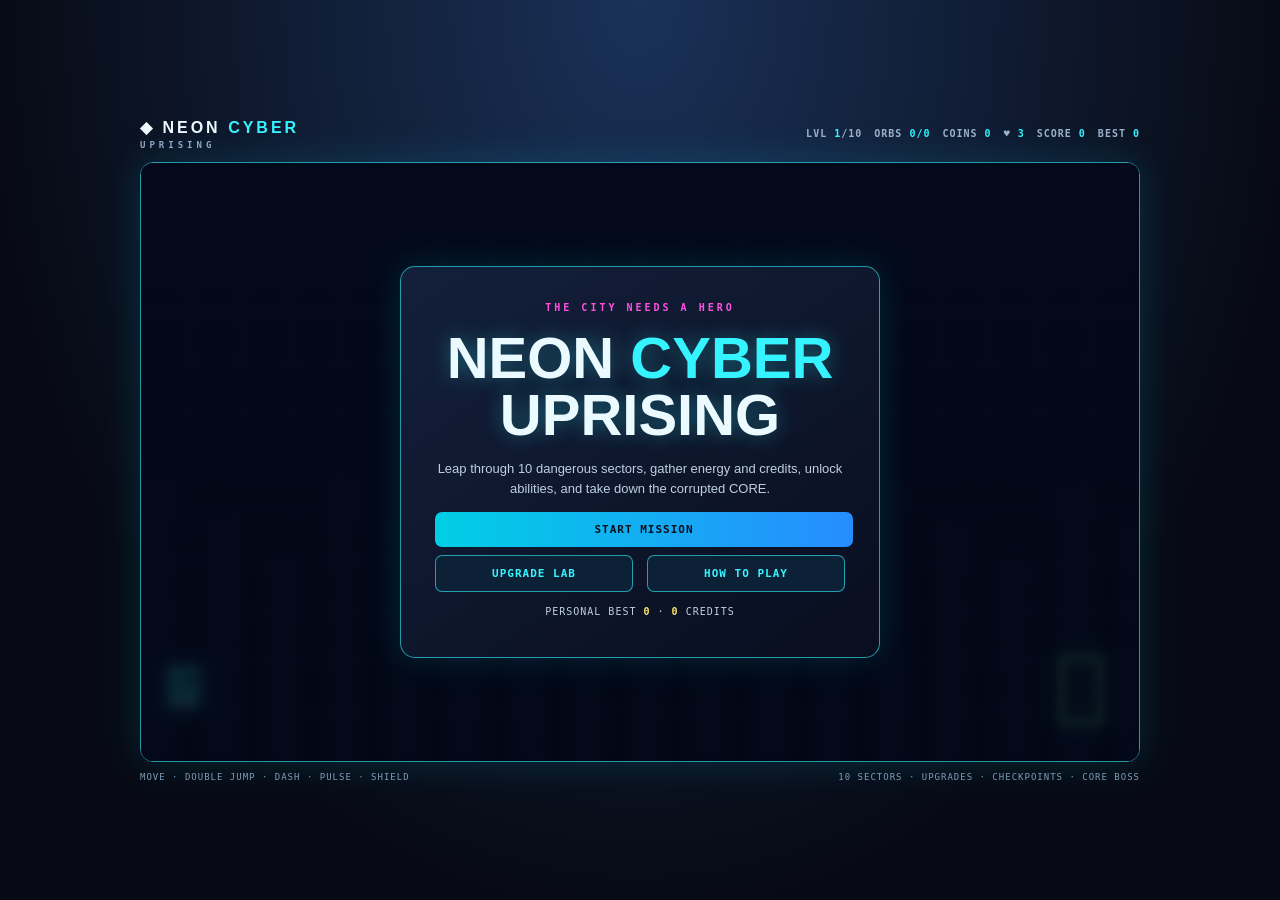
==== index.html @ 9d6c99b2 "Add files via upload" ====
<!doctype html>
<html lang="en">
<head>
<meta charset="utf-8">
<meta name="viewport" content="width=device-width,initial-scale=1,maximum-scale=1,user-scalable=no">
<meta name="theme-color" content="#070b18">
<meta name="description" content="Neon Cyber Platformer — collect energy, unlock upgrades, and save Cyber City.">
<title>Neon Cyber: Uprising</title>
<link rel="stylesheet" href="style.css">
</head>
<body>
<main class="shell">
  <header>
    <div class="brand">◆ NEON <b>CYBER</b><small>UPRISING</small></div>
    <div class="hud">
      <span>LVL <b id="levelValue">1</b>/10</span>
      <span>ORBS <b id="orbValue">0/0</b></span>
      <span>COINS <b id="coinValue">0</b></span>
      <span>♥ <b id="livesValue">3</b></span>
      <span>SCORE <b id="scoreValue">0</b></span>
      <span>BEST <b id="bestValue">0</b></span>
    </div>
  </header>
  <section class="stage">
    <canvas id="gameCanvas" width="900" height="540" aria-label="Neon Cyber Uprising platform game"></canvas>
    <section id="menuScreen" class="overlay">
      <div class="panel hero">
        <small>THE CITY NEEDS A HERO</small>
        <h1>NEON <em>CYBER</em><br>UPRISING</h1>
        <p>Leap through 10 dangerous sectors, gather energy and credits, unlock abilities, and take down the corrupted CORE.</p>
        <button id="playBtn" class="primary">START MISSION</button>
        <div class="button-row"><button id="shopBtn">UPGRADE LAB</button><button id="howBtn">HOW TO PLAY</button></div>
        <p class="bestline">PERSONAL BEST <b id="menuBest">0</b> <span>·</span> <b id="menuCoins">0</b> CREDITS</p>
      </div>
    </section>
    <section id="pauseScreen" class="overlay hidden"><div class="panel">
      <small>MISSION SUSPENDED</small><h2>PAUSED</h2>
      <button id="resumeBtn" class="primary">RESUME</button>
      <div class="button-row"><button id="restartBtn">RESTART SECTOR</button><button id="quitBtn">MAIN MENU</button></div>
    </div></section>
    <section id="infoScreen" class="overlay hidden"><div class="panel">
      <small>FIELD MANUAL</small><h2>HOW TO PLAY</h2>
      <p class="left"><b>Move:</b> A/D or ←/→<br><b>Jump:</b> W / ↑ / SPACE (double jump!)<br><b>Dash:</b> SHIFT (uses energy)<br><b>Pulse attack:</b> E (stuns nearby enemies; damages boss at close range)<br><b>Shield:</b> Q (temporary protection)<br><b>Pause:</b> P or ESC</p>
      <p class="left">Collect every orb to unlock the exit. Grab credits, activate checkpoints, and use the Upgrade Lab between runs. Touch controls are available on phones.</p>
      <button id="backBtn" class="primary">BACK</button>
    </div></section>
    <section id="shopScreen" class="overlay hidden"><div class="panel shop-panel">
      <small>NEON TECH DIVISION</small><h2>UPGRADE LAB</h2>
      <p>Credits: <b id="shopCoins">0</b> · Permanent upgrades are saved on this device.</p>
      <div id="shopItems" class="shop-items"></div>
      <div class="button-row"><button id="shopBackBtn" class="primary">BACK TO MENU</button><button id="resetSaveBtn">RESET SAVE</button></div>
    </div></section>
    <section id="endScreen" class="overlay hidden"><div class="panel">
      <small id="endEyebrow">SECTOR CLEARED</small><h2 id="endTitle">NICE WORK!</h2>
      <p id="endText"></p>
      <button id="nextBtn" class="primary">NEXT SECTOR</button>
      <button id="endMenuBtn">MAIN MENU</button>
    </div></section>
    <div class="touch">
      <button id="leftBtn" aria-label="Move left">◀</button><button id="rightBtn" aria-label="Move right">▶</button>
      <button id="dashBtn">DASH</button><button id="jumpBtn">JUMP</button><button id="attackBtn">PULSE</button><button id="shieldBtn">SHIELD</button><button id="pauseTouchBtn">Ⅱ</button>
    </div>
  </section>
  <footer><span>MOVE · DOUBLE JUMP · DASH · PULSE · SHIELD</span><span>10 SECTORS · UPGRADES · CHECKPOINTS · CORE BOSS</span></footer>
</main>
<script src="audio.js"></script><script src="particles.js"></script><script src="game.js"></script>
</body></html>
---- style.css ----
*{box-sizing:border-box}
:root{color-scheme:dark;--cyan:#35f4ff;--pink:#ff4fe1;--gold:#ffe66d}
body{margin:0;min-height:100vh;background:radial-gradient(ellipse at 50% 0,#1a3158,#070a14 72%);color:#eafaff;font-family:Arial,sans-serif;display:flex;align-items:center;justify-content:center;padding:16px}
.shell{width:min(100%,1000px)}header{display:flex;justify-content:space-between;align-items:center;gap:12px;flex-wrap:wrap;margin-bottom:12px}
.brand{font-weight:900;letter-spacing:3px;font-size:16px}.brand b{color:var(--cyan)}.brand small{display:block;color:#90a9c7;font:700 9px monospace;letter-spacing:4px;margin-top:3px}
.hud{display:flex;gap:12px;flex-wrap:wrap;font:700 10px monospace;letter-spacing:1px;color:#9ab2ca}.hud b{color:var(--cyan)}
.stage{position:relative;border:1px solid #35f4ff99;border-radius:13px;overflow:hidden;box-shadow:0 0 40px #00dffb25, inset 0 0 30px #00dffb0d}
canvas{display:block;width:100%;height:auto;background:#080d1c;touch-action:none}
.overlay{position:absolute;inset:0;display:flex;align-items:center;justify-content:center;padding:14px;background:#030716df;backdrop-filter:blur(5px)}.hidden{display:none!important}
.panel{width:min(100%,480px);max-height:94%;overflow:auto;padding:clamp(17px,4vw,30px);text-align:center;border:1px solid #35f4ff99;border-radius:15px;background:linear-gradient(145deg,#14213cf7,#090e20f7);box-shadow:0 0 35px #00dffb25}
.panel small{color:var(--pink);font:700 10px monospace;letter-spacing:3px}
h1{font-size:clamp(32px,6vw,58px);line-height:.98;margin:15px 0;text-shadow:0 0 20px #35f4ff55}h1 em{color:var(--cyan);font-style:normal}
h2{color:var(--cyan);font-size:34px;margin:12px}p{color:#bdd0e2;line-height:1.55;font-size:13px}
button{font:800 11px monospace;letter-spacing:1px;padding:11px 15px;margin:4px;border:1px solid #35f4ff99;border-radius:7px;background:#0c2036;color:var(--cyan);cursor:pointer;transition:.15s}
button:hover{filter:brightness(1.25);transform:translateY(-1px)}button:active{transform:translateY(1px)}button:disabled{opacity:.4;cursor:not-allowed;transform:none}
button.primary{display:block;width:100%;background:linear-gradient(90deg,#00cfe5,#278cff);border:0;color:#04101c}
.button-row{display:flex;gap:6px;justify-content:center;flex-wrap:wrap}.button-row button{flex:1}
.bestline{font:10px monospace;letter-spacing:1px}.bestline b{color:var(--gold)}
.left{text-align:left}.shop-panel{width:min(100%,560px)}.shop-items{display:grid;grid-template-columns:1fr 1fr;gap:8px;margin:14px 0;text-align:left}
.shop-item{padding:11px;border:1px solid #2b5571;border-radius:9px;background:#0b1830}.shop-item strong{display:block;color:var(--cyan);font:700 12px monospace}.shop-item p{font-size:11px;margin:5px 0}.shop-item button{width:100%;margin:3px 0 0;padding:9px}
footer{display:flex;justify-content:space-between;gap:8px;flex-wrap:wrap;margin-top:10px;color:#819ab5;font:9px monospace;letter-spacing:1px}
.touch{display:none;position:absolute;bottom:8px;left:0;right:0;justify-content:center;gap:4px;pointer-events:none}.touch button{pointer-events:auto;min-height:43px;min-width:40px;margin:0;padding:9px 8px;background:#0b1c32ed;touch-action:none;user-select:none;-webkit-user-select:none}.touch button:active{background:#16476a}
@media(max-width:700px),(pointer:coarse){body{padding:7px;align-items:flex-start;overscroll-behavior:none}.touch{display:flex;bottom:max(8px,env(safe-area-inset-bottom));gap:3px}.touch button{font-size:8px;min-width:34px;padding:8px 5px}.panel{padding:14px;max-height:87%;}.panel p{font-size:11px}.hud{font-size:9px;gap:7px}.shop-items{grid-template-columns:1fr 1fr}footer{font-size:8px}}
@media(max-width:420px){.hud{width:100%;justify-content:space-between}.touch button{min-width:31px;padding:8px 4px}.brand{font-size:14px}}
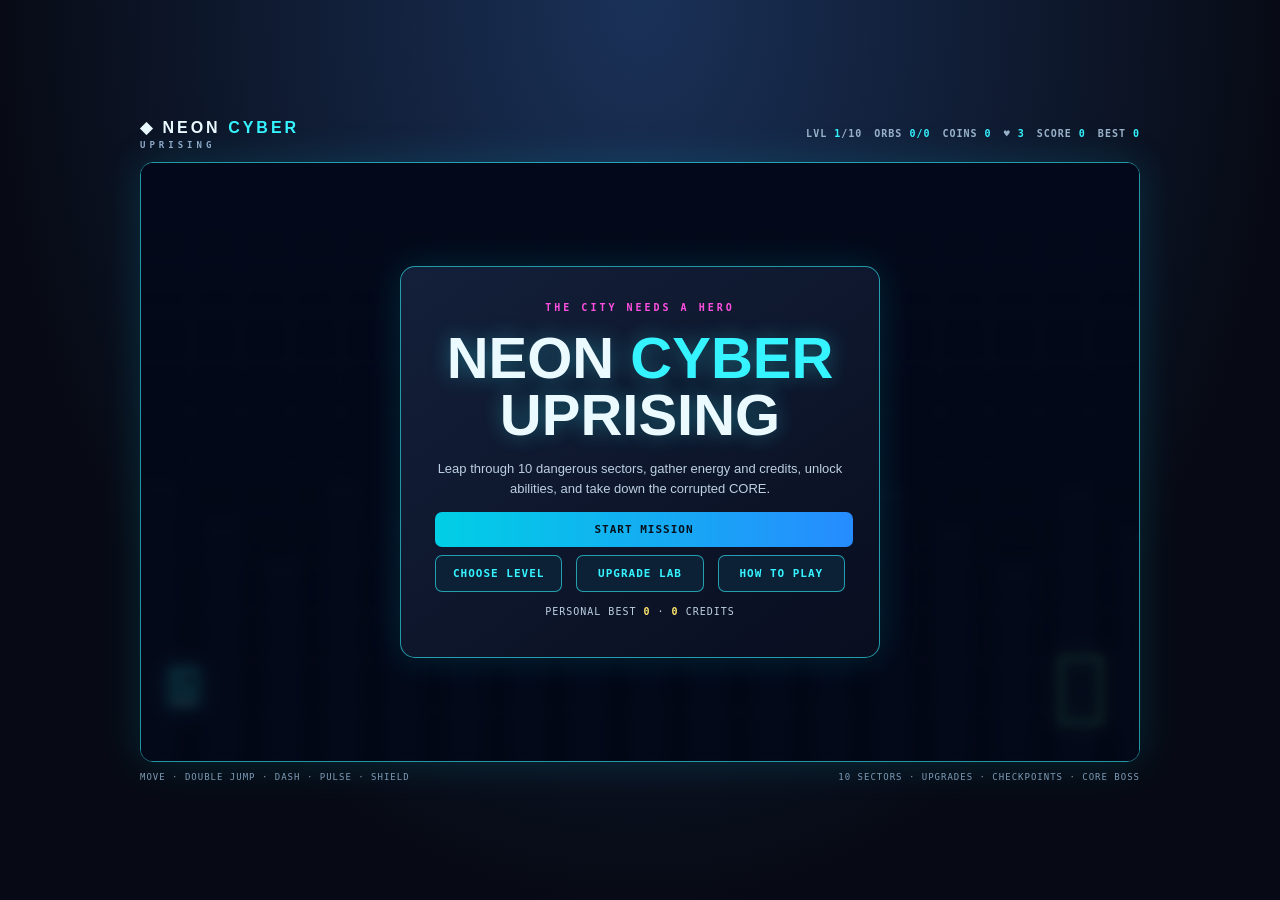
==== commit 2a775e6f: "Add files via upload" ====
--- a/index.html
+++ b/index.html
@@ -29,11 +29,17 @@
         <h1>NEON <em>CYBER</em><br>UPRISING</h1>
         <p>Leap through 10 dangerous sectors, gather energy and credits, unlock abilities, and take down the corrupted CORE.</p>
         <button id="playBtn" class="primary">START MISSION</button>
-        <div class="button-row"><button id="shopBtn">UPGRADE LAB</button><button id="howBtn">HOW TO PLAY</button></div>
+        <div class="button-row"><button id="levelSelectBtn">CHOOSE LEVEL</button><button id="shopBtn">UPGRADE LAB</button><button id="howBtn">HOW TO PLAY</button></div>
         <p class="bestline">PERSONAL BEST <b id="menuBest">0</b> <span>·</span> <b id="menuCoins">0</b> CREDITS</p>
       </div>
     </section>
-    <section id="pauseScreen" class="overlay hidden"><div class="panel">
+    <section id="levelSelectScreen" class="overlay hidden"><div class="panel level-panel">
+      <small>JUMP INTO ANY SECTOR</small><h2>CHOOSE LEVEL</h2>
+      <p>All 10 levels are available. Pick any level, including the final boss!</p>
+      <div id="levelButtons" class="level-grid"></div>
+      <button id="levelSelectBackBtn" class="primary">BACK TO MENU</button>
+    </div></section>
+  <section id="pauseScreen" class="overlay hidden"><div class="panel">
       <small>MISSION SUSPENDED</small><h2>PAUSED</h2>
       <button id="resumeBtn" class="primary">RESUME</button>
       <div class="button-row"><button id="restartBtn">RESTART SECTOR</button><button id="quitBtn">MAIN MENU</button></div>
--- a/style.css
+++ b/style.css
@@ -22,3 +22,6 @@
 .touch{display:none;position:absolute;bottom:8px;left:0;right:0;justify-content:center;gap:4px;pointer-events:none}.touch button{pointer-events:auto;min-height:43px;min-width:40px;margin:0;padding:9px 8px;background:#0b1c32ed;touch-action:none;user-select:none;-webkit-user-select:none}.touch button:active{background:#16476a}
 @media(max-width:700px),(pointer:coarse){body{padding:7px;align-items:flex-start;overscroll-behavior:none}.touch{display:flex;bottom:max(8px,env(safe-area-inset-bottom));gap:3px}.touch button{font-size:8px;min-width:34px;padding:8px 5px}.panel{padding:14px;max-height:87%;}.panel p{font-size:11px}.hud{font-size:9px;gap:7px}.shop-items{grid-template-columns:1fr 1fr}footer{font-size:8px}}
 @media(max-width:420px){.hud{width:100%;justify-content:space-between}.touch button{min-width:31px;padding:8px 4px}.brand{font-size:14px}}
+
+.level-panel{width:min(100%,520px)}.level-grid{display:grid;grid-template-columns:repeat(5,1fr);gap:8px;margin:16px 0}.level-grid button{min-height:58px;margin:0;font-size:12px}.level-grid button span{display:block;font-size:9px;color:#9ab2ca;margin-top:4px}.level-grid button.boss-level{border-color:#ff4fe1;color:#ff8ae9;background:#321333}.level-grid button.boss-level span{color:#ffb5ef}
+@media(max-width:420px){.level-grid{grid-template-columns:repeat(2,1fr)}.level-grid button{min-height:48px}}
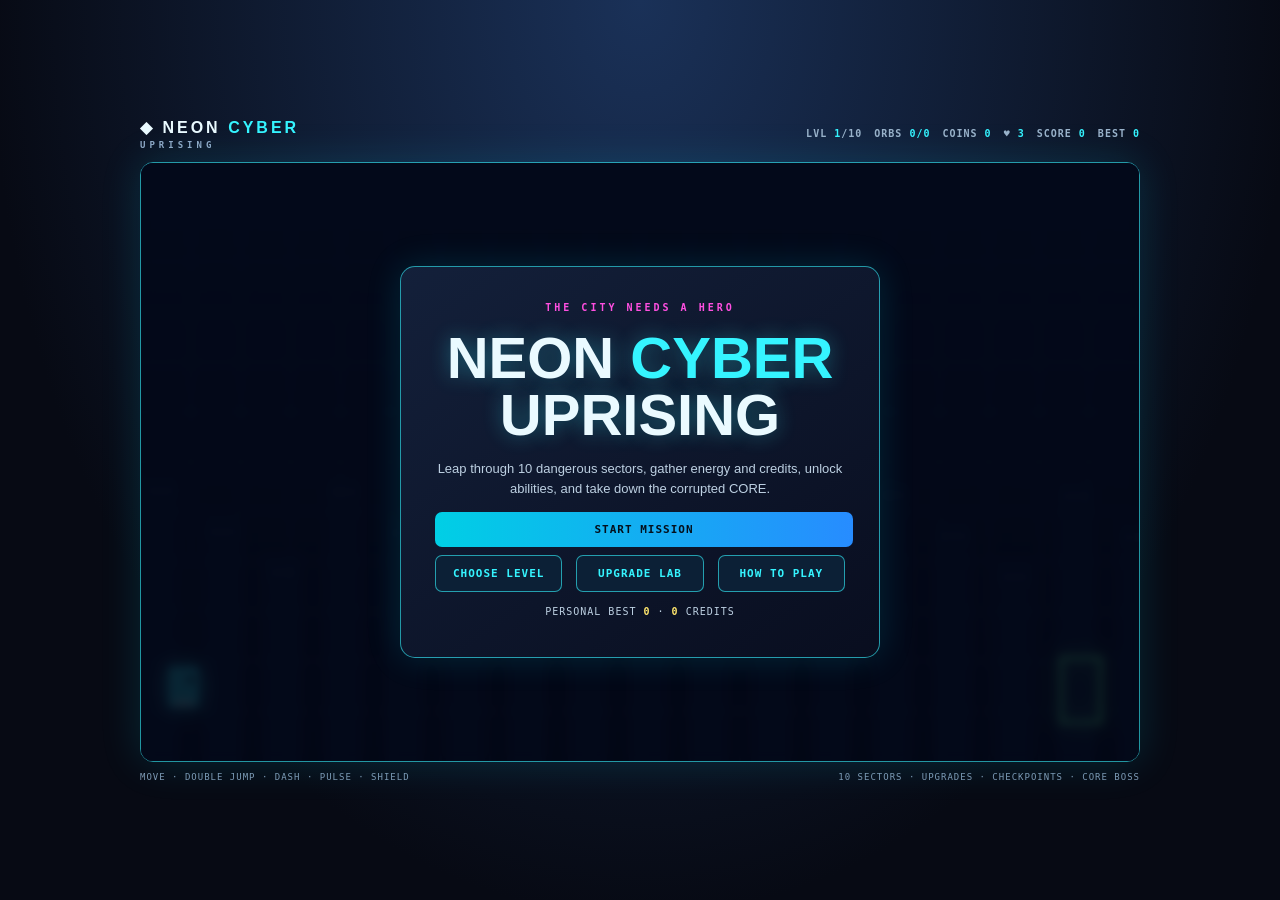
==== commit b01898dc: "Add files via upload" ====
--- a/index.html
+++ b/index.html
@@ -46,7 +46,7 @@
     </div></section>
     <section id="infoScreen" class="overlay hidden"><div class="panel">
       <small>FIELD MANUAL</small><h2>HOW TO PLAY</h2>
-      <p class="left"><b>Move:</b> A/D or ←/→<br><b>Jump:</b> W / ↑ / SPACE (double jump!)<br><b>Dash:</b> SHIFT (uses energy)<br><b>Pulse attack:</b> E (stuns nearby enemies; damages boss at close range)<br><b>Shield:</b> Q (temporary protection)<br><b>Pause:</b> P or ESC</p>
+      <p class="left"><b>Move:</b> A/D or ←/→<br><b>Jump:</b> W / ↑ / SPACE (double jump!)<br><b>Dash:</b> SHIFT (uses energy)<br><b>Nova Pulse:</b> E (permanently destroys nearby normal enemies for this sector)<br><b>Plasma Blaster:</b> F (unlock in Upgrade Lab)<br><b>Plasma Blaster:</b> F (unlock in Upgrade Lab; can hit the exposed boss)<br><b>Shield:</b> Q (temporary protection)<br><b>Pause:</b> P or ESC</p>
       <p class="left">Collect every orb to unlock the exit. Grab credits, activate checkpoints, and use the Upgrade Lab between runs. Touch controls are available on phones.</p>
       <button id="backBtn" class="primary">BACK</button>
     </div></section>
@@ -64,7 +64,7 @@
     </div></section>
     <div class="touch">
       <button id="leftBtn" aria-label="Move left">◀</button><button id="rightBtn" aria-label="Move right">▶</button>
-      <button id="dashBtn">DASH</button><button id="jumpBtn">JUMP</button><button id="attackBtn">PULSE</button><button id="shieldBtn">SHIELD</button><button id="pauseTouchBtn">Ⅱ</button>
+      <button id="dashBtn">DASH</button><button id="jumpBtn">JUMP</button><button id="attackBtn">PULSE</button><button id="fireBtn">FIRE</button><button id="shieldBtn">SHIELD</button><button id="pauseTouchBtn">Ⅱ</button>
     </div>
   </section>
   <footer><span>MOVE · DOUBLE JUMP · DASH · PULSE · SHIELD</span><span>10 SECTORS · UPGRADES · CHECKPOINTS · CORE BOSS</span></footer>
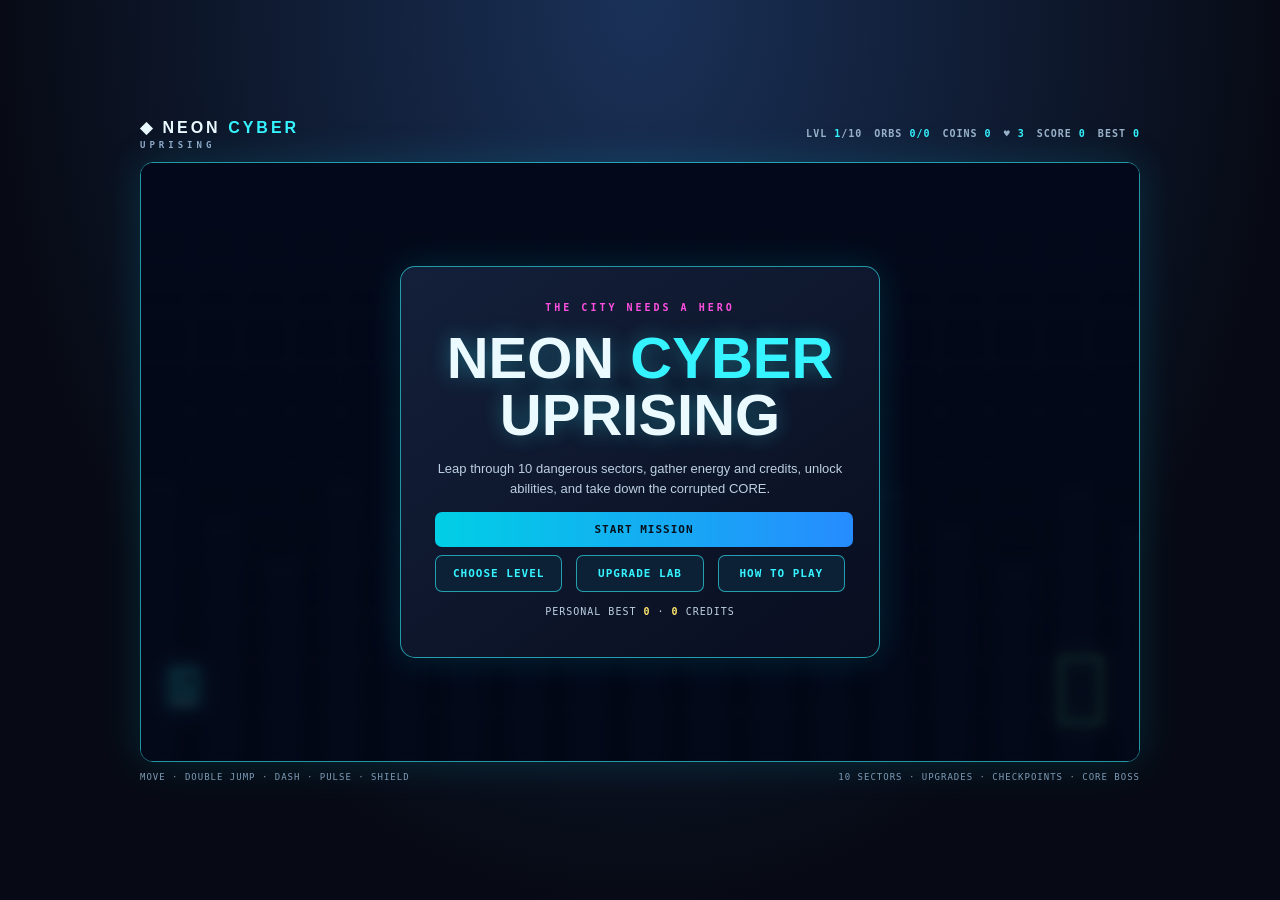
==== commit 37047481: "Add files via upload" ====
--- a/index.html
+++ b/index.html
@@ -46,14 +46,14 @@
     </div></section>
     <section id="infoScreen" class="overlay hidden"><div class="panel">
       <small>FIELD MANUAL</small><h2>HOW TO PLAY</h2>
-      <p class="left"><b>Move:</b> A/D or ←/→<br><b>Jump:</b> W / ↑ / SPACE (double jump!)<br><b>Dash:</b> SHIFT (uses energy)<br><b>Nova Pulse:</b> E (permanently destroys nearby normal enemies for this sector)<br><b>Plasma Blaster:</b> F (unlock in Upgrade Lab)<br><b>Plasma Blaster:</b> F (unlock in Upgrade Lab; can hit the exposed boss)<br><b>Shield:</b> Q (temporary protection)<br><b>Pause:</b> P or ESC</p>
+      <p class="left"><b>Move:</b> A/D or ←/→<br><b>Jump:</b> W / ↑ / SPACE (double jump!)<br><b>Dash:</b> SHIFT (uses energy)<br><b>Nova Pulse:</b> E (permanently destroys nearby normal enemies for this sector)<br><b>Mega Annihilation:</b> F (unlock in Upgrade Lab; clears all normal enemies and hazards)<br><b>Shield:</b> Q (temporary protection)<br><b>Pause:</b> P or ESC</p>
       <p class="left">Collect every orb to unlock the exit. Grab credits, activate checkpoints, and use the Upgrade Lab between runs. Touch controls are available on phones.</p>
       <button id="backBtn" class="primary">BACK</button>
     </div></section>
     <section id="shopScreen" class="overlay hidden"><div class="panel shop-panel">
       <small>NEON TECH DIVISION</small><h2>UPGRADE LAB</h2>
       <p>Credits: <b id="shopCoins">0</b> · Permanent upgrades are saved on this device.</p>
-      <div id="shopItems" class="shop-items"></div>
+      <h3 class="suit-heading">CHOOSE YOUR SUIT</h3><div id="suitPicker" class="suit-picker"></div><div id="shopItems" class="shop-items"></div>
       <div class="button-row"><button id="shopBackBtn" class="primary">BACK TO MENU</button><button id="resetSaveBtn">RESET SAVE</button></div>
     </div></section>
     <section id="endScreen" class="overlay hidden"><div class="panel">
--- a/style.css
+++ b/style.css
@@ -25,3 +25,6 @@
 
 .level-panel{width:min(100%,520px)}.level-grid{display:grid;grid-template-columns:repeat(5,1fr);gap:8px;margin:16px 0}.level-grid button{min-height:58px;margin:0;font-size:12px}.level-grid button span{display:block;font-size:9px;color:#9ab2ca;margin-top:4px}.level-grid button.boss-level{border-color:#ff4fe1;color:#ff8ae9;background:#321333}.level-grid button.boss-level span{color:#ffb5ef}
 @media(max-width:420px){.level-grid{grid-template-columns:repeat(2,1fr)}.level-grid button{min-height:48px}}
+
+.suit-heading{color:#9ab2ca;font:700 11px monospace;letter-spacing:2px;margin:14px 0 8px}.suit-picker{display:grid;grid-template-columns:repeat(4,1fr);gap:7px;margin:8px 0 16px}.suit-choice{margin:0;padding:9px 4px;display:flex;flex-direction:column;align-items:center;gap:5px;font-size:9px;border-color:#31516d;color:#d8efff}.suit-choice.selected{border-color:var(--suit-color);box-shadow:0 0 12px color-mix(in srgb,var(--suit-color),transparent 55%);color:var(--suit-color)}.suit-choice:disabled{opacity:.42}.suit-swatch{width:19px;height:24px;border-radius:5px 5px 3px 3px;background:var(--suit-color);box-shadow:0 0 12px var(--suit-color)}.suit-choice small{font:8px monospace;color:#9ab2ca}
+@media(max-width:420px){.suit-picker{grid-template-columns:repeat(4,1fr)}.suit-choice{font-size:8px;padding:8px 2px}}
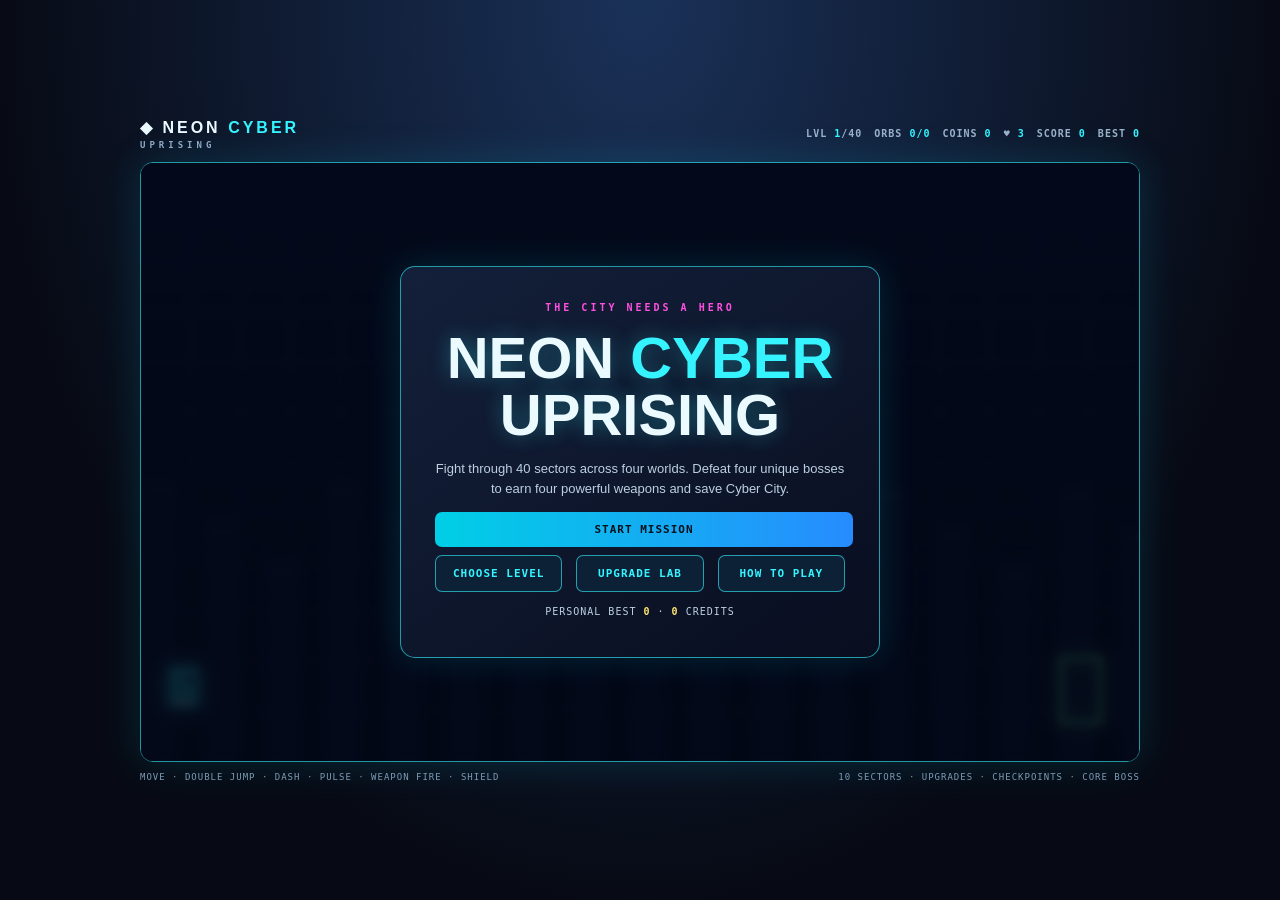
==== commit f504a849: "Add files via upload" ====
--- a/index.html
+++ b/index.html
@@ -13,7 +13,7 @@
   <header>
     <div class="brand">◆ NEON <b>CYBER</b><small>UPRISING</small></div>
     <div class="hud">
-      <span>LVL <b id="levelValue">1</b>/10</span>
+      <span>LVL <b id="levelValue">1</b>/40</span>
       <span>ORBS <b id="orbValue">0/0</b></span>
       <span>COINS <b id="coinValue">0</b></span>
       <span>♥ <b id="livesValue">3</b></span>
@@ -27,7 +27,7 @@
       <div class="panel hero">
         <small>THE CITY NEEDS A HERO</small>
         <h1>NEON <em>CYBER</em><br>UPRISING</h1>
-        <p>Leap through 10 dangerous sectors, gather energy and credits, unlock abilities, and take down the corrupted CORE.</p>
+        <p>Fight through 40 sectors across four worlds. Defeat four unique bosses to earn four powerful weapons and save Cyber City.</p>
         <button id="playBtn" class="primary">START MISSION</button>
         <div class="button-row"><button id="levelSelectBtn">CHOOSE LEVEL</button><button id="shopBtn">UPGRADE LAB</button><button id="howBtn">HOW TO PLAY</button></div>
         <p class="bestline">PERSONAL BEST <b id="menuBest">0</b> <span>·</span> <b id="menuCoins">0</b> CREDITS</p>
@@ -35,7 +35,7 @@
     </section>
     <section id="levelSelectScreen" class="overlay hidden"><div class="panel level-panel">
       <small>JUMP INTO ANY SECTOR</small><h2>CHOOSE LEVEL</h2>
-      <p>All 10 levels are available. Pick any level, including the final boss!</p>
+      <p>Choose from 40 sectors. Boss battles await at levels 10, 20, 30 and 40.</p>
       <div id="levelButtons" class="level-grid"></div>
       <button id="levelSelectBackBtn" class="primary">BACK TO MENU</button>
     </div></section>
@@ -46,7 +46,7 @@
     </div></section>
     <section id="infoScreen" class="overlay hidden"><div class="panel">
       <small>FIELD MANUAL</small><h2>HOW TO PLAY</h2>
-      <p class="left"><b>Move:</b> A/D or ←/→<br><b>Jump:</b> W / ↑ / SPACE (double jump!)<br><b>Dash:</b> SHIFT (uses energy)<br><b>Nova Pulse:</b> E (permanently destroys nearby normal enemies for this sector)<br><b>Mega Annihilation:</b> F (unlock in Upgrade Lab; clears all normal enemies and hazards)<br><b>Shield:</b> Q (temporary protection)<br><b>Pause:</b> P or ESC</p>
+      <p class="left"><b>Move:</b> A/D or ←/→<br><b>Jump:</b> W / ↑ / SPACE (double jump!)<br><b>Dash:</b> SHIFT (uses energy)<br><b>Nova Pulse:</b> E (permanently destroys nearby normal enemies for this sector)<br><b>Weapon fire:</b> F (weapons are earned from bosses); <b>Cycle weapon:</b> Z<br><b>Shield:</b> Q (temporary protection)<br><b>Pause:</b> P or ESC</p>
       <p class="left">Collect every orb to unlock the exit. Grab credits, activate checkpoints, and use the Upgrade Lab between runs. Touch controls are available on phones.</p>
       <button id="backBtn" class="primary">BACK</button>
     </div></section>
@@ -64,10 +64,10 @@
     </div></section>
     <div class="touch">
       <button id="leftBtn" aria-label="Move left">◀</button><button id="rightBtn" aria-label="Move right">▶</button>
-      <button id="dashBtn">DASH</button><button id="jumpBtn">JUMP</button><button id="attackBtn">PULSE</button><button id="fireBtn">FIRE</button><button id="shieldBtn">SHIELD</button><button id="pauseTouchBtn">Ⅱ</button>
+      <button id="dashBtn">DASH</button><button id="jumpBtn">JUMP</button><button id="attackBtn">PULSE</button><button id="fireBtn">FIRE</button><button id="weaponBtn">WEAPON</button><button id="shieldBtn">SHIELD</button><button id="pauseTouchBtn">Ⅱ</button>
     </div>
   </section>
-  <footer><span>MOVE · DOUBLE JUMP · DASH · PULSE · SHIELD</span><span>10 SECTORS · UPGRADES · CHECKPOINTS · CORE BOSS</span></footer>
+  <footer><span>MOVE · DOUBLE JUMP · DASH · PULSE · WEAPON FIRE · SHIELD</span><span>10 SECTORS · UPGRADES · CHECKPOINTS · CORE BOSS</span></footer>
 </main>
 <script src="audio.js"></script><script src="particles.js"></script><script src="game.js"></script>
 </body></html>
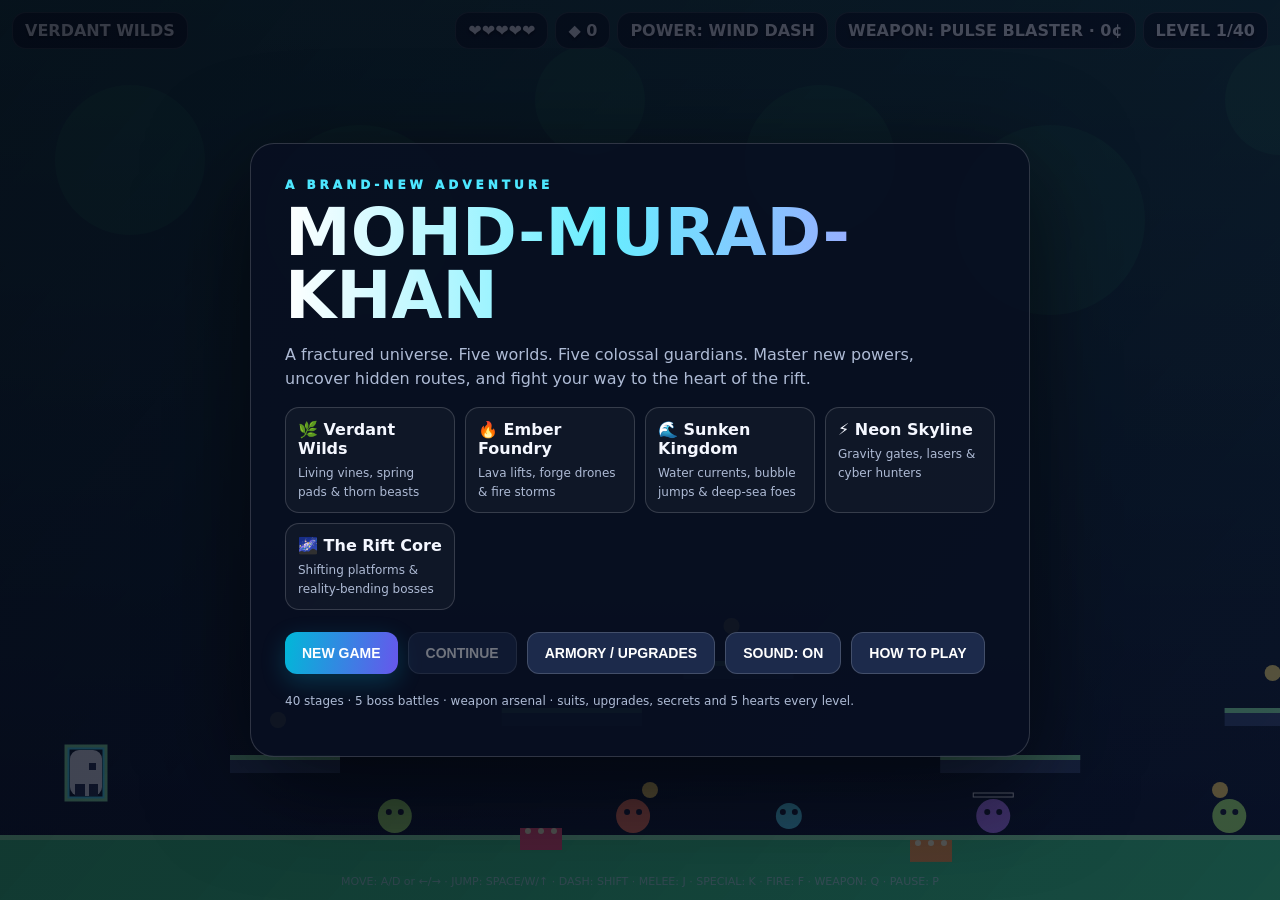
==== commit 921b31cf: "Add files via upload" ====
--- a/index.html
+++ b/index.html
@@ -1,73 +1,166 @@
-<!doctype html>
+<!DOCTYPE html>
 <html lang="en">
 <head>
-<meta charset="utf-8">
-<meta name="viewport" content="width=device-width,initial-scale=1,maximum-scale=1,user-scalable=no">
-<meta name="theme-color" content="#070b18">
-<meta name="description" content="Neon Cyber Platformer — collect energy, unlock upgrades, and save Cyber City.">
-<title>Neon Cyber: Uprising</title>
-<link rel="stylesheet" href="style.css">
-</head>
+<meta charset="UTF-8"><meta name="viewport" content="width=device-width,initial-scale=1,maximum-scale=1,user-scalable=no">
+<title>MOHD-MURAD-KHAN</title>
+<style>
+:root{--ink:#f4f7ff;--muted:#aebbd5;--panel:rgba(9,15,34,.88);--line:rgba(255,255,255,.16);--cyan:#4de7ff;--gold:#ffd45a}
+*{box-sizing:border-box}html,body{margin:0;width:100%;height:100%;overflow:hidden;background:#070b18;color:var(--ink);font-family:system-ui,Segoe UI,Arial}
+#game{display:block;width:100vw;height:100vh;touch-action:none;background:#101a35}
+#hud{position:fixed;inset:12px 12px auto;display:flex;justify-content:space-between;align-items:flex-start;pointer-events:none;gap:10px}
+.pill{background:rgba(4,9,23,.72);border:1px solid var(--line);border-radius:14px;padding:8px 12px;backdrop-filter:blur(8px);font-weight:800;text-shadow:0 2px 3px #000}
+#stats{display:flex;gap:7px;flex-wrap:wrap}#bossbar{position:fixed;top:76px;left:50%;transform:translateX(-50%);width:min(420px,75vw);display:none}
+.bar{height:12px;border:1px solid #fff8;background:#1a2036;border-radius:20px;overflow:hidden}.fill{height:100%;width:100%;background:linear-gradient(90deg,#ff426f,#ffb44d)}
+#bossname{text-align:center;font-size:12px;letter-spacing:2px;font-weight:900;margin-bottom:5px;text-shadow:0 2px 3px #000}
+#overlay{position:fixed;inset:0;display:grid;place-items:center;background:linear-gradient(130deg,rgba(4,8,20,.8),rgba(9,17,40,.68));padding:18px}
+.panel{width:min(780px,96vw);max-height:92vh;overflow:auto;background:var(--panel);border:1px solid var(--line);border-radius:24px;padding:clamp(18px,4vw,34px);box-shadow:0 25px 100px #0009}
+.eyebrow{color:var(--cyan);font-weight:1000;letter-spacing:4px;font-size:12px}
+h1{font-size:clamp(34px,7vw,66px);line-height:.94;margin:10px 0;background:linear-gradient(90deg,#fff,#68edff 45%,#b28aff);-webkit-background-clip:text;background-clip:text;color:transparent}
+h2{margin:0 0 8px;font-size:26px}.sub{color:var(--muted);line-height:1.5;max-width:650px}
+.actions{display:flex;flex-wrap:wrap;gap:10px;margin-top:22px}
+button{border:1px solid #ffffff2c;color:white;background:#1c2a4b;padding:12px 17px;border-radius:12px;font-weight:900;font-size:14px;cursor:pointer}
+button.primary{background:linear-gradient(100deg,#00b8d8,#6756ec);border:0;box-shadow:0 8px 25px #00c5ef35}
+button:hover{filter:brightness(1.18);transform:translateY(-1px)}button:disabled{opacity:.42;cursor:not-allowed;filter:none;transform:none}
+.grid{display:grid;grid-template-columns:repeat(auto-fit,minmax(145px,1fr));gap:10px;margin-top:16px}
+.tile{border:1px solid var(--line);background:#ffffff09;border-radius:14px;padding:12px}
+.tile b{display:block;margin-bottom:4px}.tile span{font-size:12px;color:var(--muted)}
+#mobile{position:fixed;bottom:16px;left:14px;right:14px;display:none;justify-content:space-between;align-items:end;pointer-events:none}
+.pad,.jump{display:flex;gap:9px;pointer-events:auto}.touch{width:58px;height:58px;border-radius:18px;background:#081329b8;border:1px solid #ffffff55;font-size:22px;touch-action:none;user-select:none}
+.jump .touch{width:68px;height:68px;border-radius:50%;background:#492a85c9}
+#pauseBtn{position:fixed;top:58px;left:12px;z-index:8;display:none;background:#09152be8;border:1px solid #ffffff66;padding:9px 13px;border-radius:12px;color:#fff;font-weight:900}#pauseBtn.show{display:block}
+#toast{position:fixed;top:23%;left:50%;transform:translateX(-50%);font-size:clamp(18px,3vw,28px);font-weight:1000;text-align:center;text-shadow:0 3px 8px #000;pointer-events:none;opacity:0;transition:opacity .2s}
+#help{position:fixed;bottom:12px;left:50%;transform:translateX(-50%);font-size:11px;color:#d4def0a8;text-align:center;pointer-events:none}
+@media(max-width:700px){#mobile{display:flex;flex-wrap:wrap;gap:8px}#help{bottom:102px}.panel{padding:20px}#stats{max-width:60vw}#stats .pill{font-size:11px;padding:6px 8px}.touch{width:50px;height:50px}.jump .touch{width:48px;height:48px;padding:4px;font-size:18px}.pad,.jump{gap:5px}}
+</style></head>
 <body>
-<main class="shell">
-  <header>
-    <div class="brand">◆ NEON <b>CYBER</b><small>UPRISING</small></div>
-    <div class="hud">
-      <span>LVL <b id="levelValue">1</b>/40</span>
-      <span>ORBS <b id="orbValue">0/0</b></span>
-      <span>COINS <b id="coinValue">0</b></span>
-      <span>♥ <b id="livesValue">3</b></span>
-      <span>SCORE <b id="scoreValue">0</b></span>
-      <span>BEST <b id="bestValue">0</b></span>
-    </div>
-  </header>
-  <section class="stage">
-    <canvas id="gameCanvas" width="900" height="540" aria-label="Neon Cyber Uprising platform game"></canvas>
-    <section id="menuScreen" class="overlay">
-      <div class="panel hero">
-        <small>THE CITY NEEDS A HERO</small>
-        <h1>NEON <em>CYBER</em><br>UPRISING</h1>
-        <p>Fight through 40 sectors across four worlds. Defeat four unique bosses to earn four powerful weapons and save Cyber City.</p>
-        <button id="playBtn" class="primary">START MISSION</button>
-        <div class="button-row"><button id="levelSelectBtn">CHOOSE LEVEL</button><button id="shopBtn">UPGRADE LAB</button><button id="howBtn">HOW TO PLAY</button></div>
-        <p class="bestline">PERSONAL BEST <b id="menuBest">0</b> <span>·</span> <b id="menuCoins">0</b> CREDITS</p>
-      </div>
-    </section>
-    <section id="levelSelectScreen" class="overlay hidden"><div class="panel level-panel">
-      <small>JUMP INTO ANY SECTOR</small><h2>CHOOSE LEVEL</h2>
-      <p>Choose from 40 sectors. Boss battles await at levels 10, 20, 30 and 40.</p>
-      <div id="levelButtons" class="level-grid"></div>
-      <button id="levelSelectBackBtn" class="primary">BACK TO MENU</button>
-    </div></section>
-  <section id="pauseScreen" class="overlay hidden"><div class="panel">
-      <small>MISSION SUSPENDED</small><h2>PAUSED</h2>
-      <button id="resumeBtn" class="primary">RESUME</button>
-      <div class="button-row"><button id="restartBtn">RESTART SECTOR</button><button id="quitBtn">MAIN MENU</button></div>
-    </div></section>
-    <section id="infoScreen" class="overlay hidden"><div class="panel">
-      <small>FIELD MANUAL</small><h2>HOW TO PLAY</h2>
-      <p class="left"><b>Move:</b> A/D or ←/→<br><b>Jump:</b> W / ↑ / SPACE (double jump!)<br><b>Dash:</b> SHIFT (uses energy)<br><b>Nova Pulse:</b> E (permanently destroys nearby normal enemies for this sector)<br><b>Weapon fire:</b> F (weapons are earned from bosses); <b>Cycle weapon:</b> Z<br><b>Shield:</b> Q (temporary protection)<br><b>Pause:</b> P or ESC</p>
-      <p class="left">Collect every orb to unlock the exit. Grab credits, activate checkpoints, and use the Upgrade Lab between runs. Touch controls are available on phones.</p>
-      <button id="backBtn" class="primary">BACK</button>
-    </div></section>
-    <section id="shopScreen" class="overlay hidden"><div class="panel shop-panel">
-      <small>NEON TECH DIVISION</small><h2>UPGRADE LAB</h2>
-      <p>Credits: <b id="shopCoins">0</b> · Permanent upgrades are saved on this device.</p>
-      <h3 class="suit-heading">CHOOSE YOUR SUIT</h3><div id="suitPicker" class="suit-picker"></div><div id="shopItems" class="shop-items"></div>
-      <div class="button-row"><button id="shopBackBtn" class="primary">BACK TO MENU</button><button id="resetSaveBtn">RESET SAVE</button></div>
-    </div></section>
-    <section id="endScreen" class="overlay hidden"><div class="panel">
-      <small id="endEyebrow">SECTOR CLEARED</small><h2 id="endTitle">NICE WORK!</h2>
-      <p id="endText"></p>
-      <button id="nextBtn" class="primary">NEXT SECTOR</button>
-      <button id="endMenuBtn">MAIN MENU</button>
-    </div></section>
-    <div class="touch">
-      <button id="leftBtn" aria-label="Move left">◀</button><button id="rightBtn" aria-label="Move right">▶</button>
-      <button id="dashBtn">DASH</button><button id="jumpBtn">JUMP</button><button id="attackBtn">PULSE</button><button id="fireBtn">FIRE</button><button id="weaponBtn">WEAPON</button><button id="shieldBtn">SHIELD</button><button id="pauseTouchBtn">Ⅱ</button>
-    </div>
-  </section>
-  <footer><span>MOVE · DOUBLE JUMP · DASH · PULSE · WEAPON FIRE · SHIELD</span><span>10 SECTORS · UPGRADES · CHECKPOINTS · CORE BOSS</span></footer>
-</main>
-<script src="audio.js"></script><script src="particles.js"></script><script src="game.js"></script>
-</body></html>+<canvas id="game"></canvas>
+<button id="pauseBtn" aria-label="Pause game">Ⅱ PAUSE</button>
+<div id="hud"><div class="pill" id="worldLabel">RIFTBOUND</div><div id="stats"><div class="pill" id="hp">❤❤❤❤❤</div><div class="pill" id="shards">◆ 0</div><div class="pill" id="power">POWER: NONE</div><div class="pill" id="weapon">WEAPON: PULSE</div><div class="pill" id="level">LEVEL 1/40</div></div></div>
+<div id="bossbar"><div id="bossname">BOSS</div><div class="bar"><div class="fill" id="bossfill"></div></div></div>
+<div id="toast"></div><div id="help">MOVE: A/D or ←/→ · JUMP: SPACE/W/↑ · DASH: SHIFT · MELEE: J · SPECIAL: K · FIRE: F · WEAPON: Q · PAUSE: P</div>
+<div id="mobile"><div class="pad"><button class="touch" data-key="left">◀</button><button class="touch" data-key="right">▶</button></div><div class="jump"><button class="touch" data-key="dash">⚡</button><button class="touch" data-key="attack">✦</button><button class="touch" data-key="special">✧</button><button class="touch" data-key="fire">●</button><button class="touch" data-key="weapon">Z</button><button class="touch" data-key="jump">⬆</button></div></div>
+<div id="overlay"><div class="panel" id="menu">
+<div class="eyebrow">A BRAND-NEW ADVENTURE</div><h1>MOHD-MURAD-KHAN</h1>
+<p class="sub">A fractured universe. Five worlds. Five colossal guardians. Master new powers, uncover hidden routes, and fight your way to the heart of the rift.</p>
+<div class="grid">
+<div class="tile"><b>🌿 Verdant Wilds</b><span>Living vines, spring pads & thorn beasts</span></div>
+<div class="tile"><b>🔥 Ember Foundry</b><span>Lava lifts, forge drones & fire storms</span></div>
+<div class="tile"><b>🌊 Sunken Kingdom</b><span>Water currents, bubble jumps & deep-sea foes</span></div>
+<div class="tile"><b>⚡ Neon Skyline</b><span>Gravity gates, lasers & cyber hunters</span></div>
+<div class="tile"><b>🌌 The Rift Core</b><span>Shifting platforms & reality-bending bosses</span></div>
+</div>
+<div class="actions"><button class="primary" id="start">NEW GAME</button><button id="continue">CONTINUE</button><button id="shop">ARMORY / UPGRADES</button><button id="sound">SOUND: ON</button><button id="controls">HOW TO PLAY</button></div>
+<p class="sub" style="font-size:12px;margin-top:18px">40 stages · 5 boss battles · weapon arsenal · suits, upgrades, secrets and 5 hearts every level.</p>
+</div></div>
+<script>
+(()=>{
+const c=document.getElementById('game'),ctx=c.getContext('2d'),overlay=document.getElementById('overlay'),menu=document.getElementById('menu');
+let W=innerWidth,H=innerHeight,dpr=1;function resize(){dpr=Math.min(devicePixelRatio||1,2);W=innerWidth;H=innerHeight;c.width=W*dpr;c.height=H*dpr;c.style.width=W+'px';c.style.height=H+'px';ctx.setTransform(dpr,0,0,dpr,0,0)}addEventListener('resize',resize);resize();
+const themes=[['Verdant Wilds','#123d3c','#35c978','#8cf0a6'],['Ember Foundry','#4a1d26','#f06b3b','#ffc45b'],['Sunken Kingdom','#102e55','#28b9d3','#8af2f4'],['Neon Skyline','#20184b','#9b59ff','#54f4ff'],['The Rift Core','#25123f','#d04dff','#ffe17b']];
+const powers=[['WIND DASH','A burst that cuts through danger.'],['FLAME ORB','Launch a blazing projectile.'],['TIDAL GUARD','A shield that absorbs one hit.'],['GRAVITY FLIP','Leap higher and float briefly.'],['RIFT NOVA','Blast nearby enemies with a shockwave.']];
+const bossNames=['THORN TITAN','MAGMA COLOSSUS','ABYSSAL QUEEN','VOLT OVERLORD','THE NULL KING'];
+let level=0,world=0,cam=0,score=0,shards=0,lives=3,credits=0,paused=false,started=false,frame=0,toastTimer=0,checkpoint=0,projectiles=[],particles=[],enemies=[],platforms=[],items=[],hazards=[],boss=null,exitX=0,keys={},touch={},player;
+const weapons=[{name:'PULSE BLASTER',damage:2,speed:10,cool:18,color:'#fff19a',cost:0},{name:'PLASMA RIFLE',damage:3,speed:12,cool:14,color:'#4de7ff',cost:250},{name:'SCATTER SHOT',damage:2,speed:9,cool:28,color:'#ffbd59',cost:450},{name:'ROCKET LAUNCHER',damage:7,speed:7,cool:42,color:'#ff6b7d',cost:700},{name:'NOVA BEAM',damage:10,speed:15,cool:55,color:'#d9a0ff',cost:1000}];
+let unlockedWeapons=[0],selectedWeapon=0,suit=0,ownedSuits=[0],upgrades={health:0,damage:0,speed:0},fireCooldown=0,audioOn=true,audioCtx=null,musicGain=null;
+const suitNames=['CYAN RUNNER','VOLT ARMOR','EMBER GUARD','VOID STALKER'];const suitColors=['#4de7ff','#ffe16b','#ff805e','#c28aff'];
+function sound(freq=440,duration=.07,type='sine',volume=.035){if(!audioOn)return;try{audioCtx=audioCtx||new (window.AudioContext||window.webkitAudioContext)();let o=audioCtx.createOscillator(),g=audioCtx.createGain();o.type=type;o.frequency.value=freq;g.gain.value=volume;o.connect(g);g.connect(audioCtx.destination);o.start();g.gain.exponentialRampToValueAtTime(.001,audioCtx.currentTime+duration);o.stop(audioCtx.currentTime+duration)}catch(e){}}
+function startMusic(){try{audioCtx=audioCtx||new (window.AudioContext||window.webkitAudioContext)();if(audioCtx.state==='suspended')audioCtx.resume();if(musicGain)return;let a=audioCtx.createOscillator(),b=audioCtx.createOscillator();musicGain=audioCtx.createGain();a.type='triangle';b.type='sine';a.frequency.value=55;b.frequency.value=82.4;musicGain.gain.value=audioOn?.012:0;a.connect(musicGain);b.connect(musicGain);musicGain.connect(audioCtx.destination);a.start();b.start()}catch(e){}}
+function cycleWeapon(){let choices=unlockedWeapons;selectedWeapon=choices[(choices.indexOf(selectedWeapon)+1)%choices.length];say('EQUIPPED: '+weapons[selectedWeapon].name);updateHud();sound(620,.09,'triangle')}
+function fireWeapon(){if(!started||paused||fireCooldown>0)return;let w=weapons[selectedWeapon];fireCooldown=w.cool;let dirs=selectedWeapon===2?[-.18,0,.18]:[0];for(let a of dirs)projectiles.push({x:player.x+player.w/2,y:player.y+20,vx:Math.cos(a)*player.face*w.speed,vy:Math.sin(a)*w.speed,life:100,damage:w.damage,color:w.color});sound(selectedWeapon===3?110:520,.08,selectedWeapon===3?'sawtooth':'square')}
+function unlockWeapon(id){if(!unlockedWeapons.includes(id)){unlockedWeapons.push(id);credits+=120;say('NEW WEAPON: '+weapons[id].name+' · BONUS 120 CREDITS');}selectedWeapon=id;}
+const saved=()=>{try{localStorage.setItem('riftbound-save',JSON.stringify({level,score,shards,lives,credits,unlockedWeapons,selectedWeapon,suit,ownedSuits,upgrades}))}catch(e){}};
+function load(){try{return JSON.parse(localStorage.getItem('riftbound-save')||'null')}catch(e){return null}}
+function startNewGame(){const old=load();if(old&&!confirm('Start a NEW GAME? Your saved progress will be replaced. Choose Cancel to keep it.'))return;fresh();overlay.style.display='none';started=true;paused=false;document.getElementById('pauseBtn').classList.add('show');startMusic()}
+function continueGame(){const s=load();if(!s){alert('There is no saved game yet. Choose NEW GAME to begin!');return}level=Math.max(0,Math.min(39,Number(s.level)||0));score=Number(s.score)||0;shards=Number(s.shards)||0;lives=Math.max(1,Number(s.lives)||3);credits=Number(s.credits)||0;unlockedWeapons=Array.isArray(s.unlockedWeapons)?s.unlockedWeapons:[0];selectedWeapon=unlockedWeapons.includes(s.selectedWeapon)?s.selectedWeapon:0;suit=Number(s.suit)||0;ownedSuits=Array.isArray(s.ownedSuits)?s.ownedSuits:[0];upgrades=s.upgrades||{health:0,damage:0,speed:0};beginLevel();overlay.style.display='none';started=true;paused=false;document.getElementById('pauseBtn').classList.add('show');startMusic()}
+function say(s){let t=document.getElementById('toast');t.textContent=s;t.style.opacity=1;toastTimer=100}
+function fresh(){level=0;score=0;shards=0;lives=3;credits=0;unlockedWeapons=[0];selectedWeapon=0;suit=0;ownedSuits=[0];upgrades={health:0,damage:0,speed:0};checkpoint=0;beginLevel()}
+function beginLevel(){world=Math.min(4,Math.floor(level/8));let stage=level%8;cam=0;frame=0;projectiles=[];particles=[];enemies=[];items=[];boss=null;paused=false;
+let width=2500+stage*190+(level%3)*130;exitX=width-120;hazards=[];platforms=[{x:0,y:H-65,w:width,h:100,type:'ground'}];
+for(let i=0;i<Math.floor(width/240);i++){let x=230+i*240+Math.sin(i*2+level)*35,y=H-145-(i%3)*47;platforms.push({x,y,w:110+(i%2)*30,h:18,type:'platform'});if(i%2===0)items.push({x:x+48,y:y-35,type:'shard',got:false});}
+for(let i=0;i<8+stage+(level%4);i++){let x=360+i*205+Math.random()*80;let kind=(i+level)%4;enemies.push({x,y:H-100,hp:2+world+Math.floor(level/10),type:kind,dir:Math.random()<.5?-1:1,alive:true,base:x,phase:Math.random()*6});}
+for(let i=0;i<5+world;i++){let hx=520+i*390+(level%2)*80;hazards.push({x:hx,y:H-72,w:42+world*4,h:22,type:(i+level)%3,phase:i*1.7});}
+if(level%4===2){platforms.push({x:width*.42,y:H-250,w:150,h:16,type:'moving',baseY:H-250,phase:level});items.push({x:width*.46,y:H-285,type:'gem',got:false});}
+if(stage===7){boss={x:width-420,y:H-180,hp:48+world*22,max:48+world*22,phase:0,hit:0,attack:0,phase2:false};}
+for(let i=0;i<3;i++)items.push({x:650+i*570,y:H-110,type:'coin',got:false});
+if(stage===1||stage===3)items.push({x:width*.55,y:H-210,type:'power',got:false});
+player={x:70,y:H-150,vx:0,vy:0,w:32,h:46,hp:5,maxHp:5,ground:false,face:1,power:Math.max(0,world-1),powerTime:0,invul:0,dash:0,attack:0,special:0,respawn:70};player.hp=5;fireCooldown=0;
+document.getElementById('worldLabel').textContent=themes[world][0].toUpperCase();document.getElementById('level').textContent=`LEVEL ${level+1}/40`;document.getElementById('bossbar').style.display=boss?'block':'none';updateHud();saved();}
+function updateHud(){document.getElementById('hp').textContent='❤'.repeat(Math.max(0,player?.hp||0))+'♡'.repeat(Math.max(0,5-(player?.hp||0)));document.getElementById('shards').textContent='◆ '+shards;document.getElementById('power').textContent='POWER: '+(player&&player.power>=0?powers[player.power][0]:'NONE');document.getElementById('weapon').textContent='WEAPON: '+weapons[selectedWeapon].name+' · '+credits+'¢';}
+function rect(x,y,w,h,color){ctx.fillStyle=color;ctx.fillRect(x,y,w,h)}
+function circle(x,y,r,color){ctx.fillStyle=color;ctx.beginPath();ctx.arc(x,y,r,0,Math.PI*2);ctx.fill()}
+function burst(x,y,color,n=10){for(let i=0;i<n;i++)particles.push({x,y,vx:(Math.random()-.5)*7,vy:(Math.random()-.7)*7,life:30,color})}
+function hit(){if(player.invul>0)return;player.hp--;player.invul=90;player.vy=-7;sound(95,.18,'sawtooth');burst(player.x+16,player.y+20,'#ff5777',15);updateHud();if(player.hp<=0){lives--;if(lives<=0){gameOver()}else{player.hp=5;player.maxHp=5;player.x=70;player.y=H-180;player.vx=player.vy=0;say('TRY AGAIN · '+lives+' LIVES LEFT')}}}
+function gameOver(){paused=true;overlay.style.display='grid';menu.innerHTML='<div class="eyebrow">THE RIFT STILL WAITS</div><h1>RUN ENDED</h1><p class="sub">You collected '+shards+' rift shards and reached stage '+(level+1)+'. Take a breath and jump back in.</p><div class="actions"><button class="primary" id="retry">RESTART RUN</button><button id="home">MAIN MENU</button></div>';document.getElementById('retry').onclick=()=>{fresh();overlay.style.display='none';paused=false};document.getElementById('home').onclick=showMenu}
+function openArmory(){menu.innerHTML='<div class="eyebrow">RIFT TECHNOLOGY</div><h2>ARMORY & UPGRADE LAB</h2><p class="sub">Credits: '+credits+' · Buy weapons, suits and permanent upgrades. Purchases are saved on this device.</p><div class="grid">'+weapons.map((w,i)=>'<div class="tile"><b>'+w.name+'</b><span>Damage '+w.damage+' · '+(unlockedWeapons.includes(i)?'OWNED':'Cost '+w.cost+' credits')+'</span><p><button data-buy-weapon="'+i+'" '+(unlockedWeapons.includes(i)?'disabled':'')+'> '+(unlockedWeapons.includes(i)?'UNLOCKED':'BUY')+' </button></p></div>').join('')+suitNames.map((n,i)=>'<div class="tile"><b>'+n+'</b><span>Armour colour suit · '+(ownedSuits.includes(i)?'OWNED':'Cost '+(180+i*120)+' credits')+'</span><p><button data-buy-suit="'+i+'">'+(ownedSuits.includes(i)?(suit===i?'EQUIPPED':'EQUIP'):'BUY')+'</button></p></div>').join('')+'<div class="tile"><b>HEART RECOVERY</b><span>Power cores restore an extra heart · Level '+(upgrades.health||0)+'</span><button data-upgrade="health">UPGRADE · '+(250+(upgrades.health||0)*250)+'¢</button></div><div class="tile"><b>WEAPON DAMAGE</b><span>Increase melee damage · Level '+(upgrades.damage||0)+'</span><button data-upgrade="damage">UPGRADE · '+(300+(upgrades.damage||0)*300)+'¢</button></div><div class="tile"><b>RUN SPEED</b><span>Faster movement · Level '+(upgrades.speed||0)+'</span><button data-upgrade="speed">UPGRADE · '+(200+(upgrades.speed||0)*200)+'¢</button></div></div><div class="actions"><button class="primary" id="armory-back">BACK TO MENU</button></div>';menu.querySelectorAll('[data-buy-weapon]').forEach(b=>b.onclick=()=>{let i=+b.dataset.buyWeapon,w=weapons[i];if(credits>=w.cost){credits-=w.cost;unlockedWeapons.push(i);selectedWeapon=i;saved();openArmory()}else say('NOT ENOUGH CREDITS')});menu.querySelectorAll('[data-buy-suit]').forEach(b=>b.onclick=()=>{let i=+b.dataset.buySuit,cost=180+i*120;if(ownedSuits.includes(i)){suit=i;saved();openArmory()}else if(credits>=cost){credits-=cost;ownedSuits.push(i);suit=i;saved();openArmory()}else say('NOT ENOUGH CREDITS')});menu.querySelectorAll('[data-upgrade]').forEach(b=>b.onclick=()=>{let k=b.dataset.upgrade,cost=({health:250,damage:300,speed:200}[k])+(upgrades[k]||0)*({health:250,damage:300,speed:200}[k]);if(credits>=cost){credits-=cost;upgrades[k]=(upgrades[k]||0)+1;saved();openArmory()}else say('NOT ENOUGH CREDITS')});document.getElementById('armory-back').onclick=showMenu}
+function pauseMenu(){if(!started)return;paused=true;saved();overlay.style.display='grid';menu.innerHTML='<div class="eyebrow">GAME PAUSED</div><h1>PAUSED</h1><p class="sub">Level '+(level+1)+' · Score '+score+' · Credits '+credits+'</p><div class="actions"><button class="primary" id="resume">RESUME</button><button id="pause-sound">SOUND: '+(audioOn?'ON':'OFF')+'</button><button id="pause-home">MAIN MENU</button></div>';document.getElementById('resume').onclick=()=>{overlay.style.display='none';paused=false};document.getElementById('pause-sound').onclick=()=>{audioOn=!audioOn;if(musicGain)musicGain.gain.value=audioOn?.012:0;pauseMenu()};document.getElementById('pause-home').onclick=()=>{paused=true;showMenu()}}
+function showMenu(){overlay.style.display='grid';menu.innerHTML='<div class="eyebrow">A BRAND-NEW ADVENTURE</div><h1>MOHD-MURAD-KHAN</h1><p class="sub">Forty stages across five worlds. Find secret routes, build your arsenal, customize your suit and defeat five evolving guardians.</p><div class="actions"><button class="primary" id="start">NEW GAME</button><button id="continue">CONTINUE</button><button id="shop">ARMORY / UPGRADES</button><button id="sound">SOUND: '+(audioOn?'ON':'OFF')+'</button><button id="controls">HOW TO PLAY</button></div><p class="sub" style="font-size:12px">40 stages · 5 worlds · 5 multi-phase bosses · weapons · suits · upgrades · offline saves · no external game assets.</p>';document.getElementById('start').onclick=startNewGame;document.getElementById('continue').onclick=continueGame;document.getElementById('continue').disabled=!load();document.getElementById('shop').onclick=openArmory;document.getElementById('sound').onclick=()=>{audioOn=!audioOn;if(musicGain)musicGain.gain.value=audioOn?.012:0;showMenu()};document.getElementById('controls').onclick=()=>{menu.innerHTML='<h2>HOW TO PLAY</h2><p class="sub">Move with A/D or arrows. Jump with SPACE, W or ↑. Press SHIFT to dash, J for melee, F to fire your selected weapon, Q to switch weapons and K for your special power. On phones, use the on-screen buttons. Collect rift shards, grab power cores, defeat the guardian at the end of each world, then enter the portal.</p><div class="actions"><button class="primary" id="back">GOT IT</button></div>';document.getElementById('back').onclick=showMenu}}
+function action(k){if(!started||paused)return;if(k==='jump'&&player.ground){player.vy=-13.5;player.ground=false;sound(380,.07,'sine');burst(player.x+16,player.y+45,'#d9faff',4)}if(k==='dash'&&player.dash<=0){player.dash=13;player.vx=player.face*15;burst(player.x+16,player.y+20,themes[world][3],9)}if(k==='attack'&&player.attack<=0){player.attack=18;if(player.power===1||player.power===4){projectiles.push({x:player.x+player.w/2,y:player.y+20,vx:player.face*9,life:75,power:player.power})}else{enemies.forEach(e=>{if(e.alive&&Math.abs(e.x-player.x)<75&&Math.abs(e.y-player.y)<80){e.hp-=2+upgrades.damage;burst(e.x,e.y,'#fff',7);sound(260,.04,'square');if(e.hp<=0){e.alive=false;score+=100}}});if(boss&&Math.abs(boss.x-player.x)<100&&Math.abs(boss.y-player.y)<100){boss.hp-=2+upgrades.damage;boss.hit=12;sound(180,.06,'sawtooth')}}}if(k==='special'&&player.special<=0){player.special=240;let radius=world===4?250:145;enemies.forEach(e=>{if(e.alive&&Math.abs(e.x-player.x)<radius){e.hp-=4;if(e.hp<=0)e.alive=false}});if(boss&&Math.abs(boss.x-player.x)<radius)boss.hp-=world===4?5:3;burst(player.x+16,player.y+20,themes[world][3],35);say(powers[world][0]+'!')}}
+addEventListener('keydown',e=>{let k=e.key.toLowerCase();keys[k]=true;if([' ','arrowup','arrowdown','arrowleft','arrowright'].includes(k))e.preventDefault();if(k===' '||k==='w'||k==='arrowup')action('jump');if(k==='shift')action('dash');if(k==='j')action('attack');if(k==='k')action('special');if(k==='f')fireWeapon();if(k==='q')cycleWeapon();if(k==='p'){paused=!paused;say(paused?'PAUSED':'RESUMED')}});
+addEventListener('keyup',e=>keys[e.key.toLowerCase()]=false);
+document.getElementById('pauseBtn').onclick=pauseMenu;
+addEventListener('blur',()=>{if(started&&!paused)pauseMenu()});
+document.querySelectorAll('[data-key]').forEach(b=>{let k=b.dataset.key;b.addEventListener('pointerdown',e=>{e.preventDefault();touch[k]=true;if(['jump','dash','attack','special'].includes(k))action(k);if(k==='fire')fireWeapon();if(k==='weapon')cycleWeapon()});['pointerup','pointercancel','pointerleave'].forEach(ev=>b.addEventListener(ev,()=>touch[k]=false))});
+function update(){if(!started||paused)return;frame++;if(fireCooldown>0)fireCooldown--;let left=keys.a||keys.arrowleft||touch.left,right=keys.d||keys.arrowright||touch.right;if(player.dash<=0){if(left){player.vx-=.8;player.face=-1}if(right){player.vx+=.8;player.face=1}player.vx*=.82;player.vx=Math.max(-5.2-upgrades.speed*.45,Math.min(5.2+upgrades.speed*.45,player.vx))}else player.dash--;
+player.vy+=.62;if(player.power===3&&player.powerTime>0)player.vy*=.94;player.x+=player.vx;player.y+=player.vy;player.ground=false;
+for(let p of platforms){if(p.type==='moving'){p.y=p.baseY+Math.sin(frame*.035+p.phase)*38;}if(player.x+player.w>p.x&&player.x<p.x+p.w&&player.y+player.h>=p.y&&player.y+player.h<=p.y+Math.max(18,player.vy+5)&&player.vy>=0){player.y=p.y-player.h;player.vy=0;player.ground=true}}
+if(player.x<0)player.x=0;if(player.y>H+120){hit();player.x=Math.max(70,player.x-100);player.y=H-220;player.vy=0}
+if(player.invul>0)player.invul--;if(player.powerTime>0)player.powerTime--;if(player.attack>0)player.attack--;if(player.special>0)player.special--;
+for(let e of enemies){if(!e.alive)continue;e.x+=e.dir*(1.05+world*.22+(e.type===2?.65:0));if(e.type===1)e.y=H-100+Math.sin(frame*.07+e.phase)*24;else e.y=H-100;if(e.type===3&&Math.abs(player.x-e.x)<260&&frame%95===0){let dx=player.x-e.x,dy=player.y-e.y,m=Math.hypot(dx,dy)||1;projectiles.push({x:e.x,y:e.y,vx:dx/m*3.5,vy:dy/m*3.5,life:100,enemy:true})}if(Math.abs(e.x-e.base)>85)e.dir*=-1;if(Math.abs(player.x-e.x)<28&&Math.abs(player.y-e.y)<42){if(player.vy>2&&player.y+player.h<e.y+22){e.hp-=2;player.vy=-8;if(e.hp<=0){e.alive=false;score+=100}}else hit()}}
+for(let h of hazards){h.phase+=.025;let hy=h.y+(h.type===1?Math.sin(h.phase)*12:0);if(player.x+player.w>h.x&&player.x<h.x+h.w&&player.y+player.h>hy&&player.y<hy+h.h)hit()}
+for(let it of items){if(it.got)continue;if(Math.abs(player.x+16-it.x)<25&&Math.abs(player.y+22-it.y)<35){it.got=true;if(it.type==='shard'){shards++;credits+=5;score+=25;burst(it.x,it.y,'#ffe36e',8)}else if(it.type==='coin'){credits+=25;score+=50;burst(it.x,it.y,'#ffd45a',8)}else if(it.type==='gem'){credits+=100;score+=250;say('SECRET GEM +100 CREDITS')}else{player.power=world;player.powerTime=9999;player.hp=Math.min(5,player.hp+1+(upgrades.health>0?1:0));say('POWER UNLOCKED: '+powers[world][0]);burst(it.x,it.y,themes[world][3],20)}updateHud()}}
+// Only the player's friendly shots can damage enemies or the boss.
+for(let p of projectiles){
+ if(p.enemy) continue;
+ p.x+=p.vx;p.life--;
+ for(let e of enemies)if(e.alive&&Math.abs(e.x-p.x)<28){e.hp-=p.damage||2;p.life=0;if(e.hp<=0){e.alive=false;score+=100;credits+=15;sound(760,.05,'triangle')}}
+ if(boss&&Math.abs(boss.x-p.x)<55&&Math.abs((boss.y+45)-p.y)<90){boss.hp-=p.damage||2;p.life=0;burst(p.x,p.y,p.color||'#fff19a',7);sound(210,.04,'triangle')}
+}
+projectiles=projectiles.filter(p=>p.life>0);
+if(boss){
+ boss.attack++;
+ boss.x+=Math.sin(frame*.025)*.8;
+ if(!boss.phase2&&boss.hp<=boss.max*.5){boss.phase2=true;say('BOSS ENRAGED! PHASE 2');sound(75,.4,'sawtooth',.06)}
+ // The guardian fires aimed shots at the player, never at itself.
+ if(boss.attack%(boss.phase2?62:100)===0){
+  let dx=(player.x+player.w/2)-boss.x,dy=(player.y+player.h/2)-(boss.y+35),mag=Math.hypot(dx,dy)||1,spd=boss.phase2?5.2:4.2;
+  projectiles.push({x:boss.x,y:boss.y+35,vx:dx/mag*spd,vy:dy/mag*spd,life:110,enemy:true});
+  if(world>=2||boss.phase2){for(let spread of [-.22,.22])projectiles.push({x:boss.x,y:boss.y+35,vx:(dx/mag*Math.cos(spread)-dy/mag*Math.sin(spread))*spd,vy:(dx/mag*Math.sin(spread)+dy/mag*Math.cos(spread))*spd,life:110,enemy:true})}
+  if(boss.phase2&&boss.attack%124===0){for(let a=0;a<8;a++){let ang=a*Math.PI/4;projectiles.push({x:boss.x,y:boss.y+45,vx:Math.cos(ang)*3.2,vy:Math.sin(ang)*3.2,life:120,enemy:true})}}
+  say(boss.phase2?'ENRAGED BARRAGE! DODGE!':'GUARDIAN ATTACK! DODGE!');
+ }
+ if(Math.abs(player.x-boss.x)<65&&Math.abs(player.y-boss.y)<80)hit();
+ document.getElementById('bossname').textContent=bossNames[world]+' · '+Math.ceil(boss.hp)+' HP';
+ document.getElementById('bossfill').style.width=Math.max(0,boss.hp/boss.max*100)+'%';
+ if(boss.hp<=0){boss=null;document.getElementById('bossbar').style.display='none';score+=1500;credits+=250;let reward=Math.min(4,world+1);unlockWeapon(reward);say('GUARDIAN DEFEATED! +250 CREDITS');shards+=10;updateHud();saved()}
+}
+// Enemy shots move separately and can only hit the player.
+for(let p of projectiles)if(p.enemy){
+ p.x+=p.vx;p.y+=p.vy;p.life--;
+ if(Math.abs(player.x+player.w/2-p.x)<25&&Math.abs(player.y+player.h/2-p.y)<35){hit();p.life=0}
+}
+projectiles=projectiles.filter(p=>p.life>0);
+for(let p of particles){p.x+=p.vx;p.y+=p.vy;p.vy+=.12;p.life--}particles=particles.filter(p=>p.life>0);
+if(player.x>exitX&&(!boss)){level++;if(level>=40){victory();return}beginLevel();say('WORLD '+(world+1)+' · STAGE '+(level+1));}
+cam=Math.max(0,Math.min(exitX-W*.65,player.x-W*.32));if(toastTimer>0){toastTimer--;if(toastTimer===0)document.getElementById('toast').style.opacity=0}if(frame%180===0)saved();updateHud()}
+function victory(){paused=true;overlay.style.display='grid';menu.innerHTML='<div class="eyebrow">THE RIFT IS STABLE</div><h1>YOU ARE THE<br>RIFTBOUND!</h1><p class="sub">You conquered all 40 stages across five worlds and defeated every guardian and brought balance back to the frontier. Final score: '+score+'. Rift shards: '+shards+'.</p><div class="actions"><button class="primary" id="again">PLAY AGAIN</button></div>';document.getElementById('again').onclick=()=>{fresh();overlay.style.display='none';paused=false;started=true}}
+function draw(){let t=themes[world],grad=ctx.createLinearGradient(0,0,0,H);grad.addColorStop(0,t[1]);grad.addColorStop(1,'#080d20');rect(0,0,W,H,grad);
+for(let i=0;i<7;i++){let x=((i*230-cam*.22)%(W+250)+W+250)%(W+250)-100;circle(x,100+(i%3)*60,55+i%3*20,t[2]+'22')}
+ctx.save();ctx.translate(-cam,0);
+for(let p of platforms){rect(p.x,p.y,p.w,p.h,p.type==='ground'?t[2]:'#33456b');rect(p.x,p.y,p.w,5,t[3])}
+for(let it of items)if(!it.got){let color=it.type==='shard'?'#ffe36e':it.type==='coin'?'#ffd45a':t[3];circle(it.x,it.y, it.type==='power'?14:8,color);if(it.type==='power'){ctx.strokeStyle='#fff';ctx.lineWidth=2;ctx.strokeRect(it.x-10,it.y-10,20,20)}}
+for(let h of hazards){let hy=h.y+(h.type===1?Math.sin(h.phase)*12:0);rect(h.x,hy,h.w,h.h,h.type===0?'#ff496e':h.type===1?'#ff9d3d':'#bd5cff');for(let z=0;z<3;z++)circle(h.x+8+z*13,hy+3,3,'#fff4c2')}
+for(let e of enemies)if(e.alive){let ec=['#a7ef66','#ff744f','#54d9ee','#b57aff'][e.type];circle(e.x,e.y+16,e.type===2?13:17,ec);circle(e.x-6,e.y+12,3,'#101326');circle(e.x+6,e.y+12,3,'#101326');if(e.type===3){ctx.strokeStyle='#fff';ctx.strokeRect(e.x-20,e.y-7,40,4)}}
+if(boss){ctx.fillStyle=t[3];ctx.beginPath();ctx.roundRect(boss.x-42,boss.y,84,100,18);ctx.fill();rect(boss.x-27,boss.y+27,12,7,'#160f2a');rect(boss.x+15,boss.y+27,12,7,'#160f2a');rect(boss.x-20,boss.y+68,40,6,'#160f2a')}
+for(let p of projectiles){circle(p.x,p.y,p.enemy?8:7,p.enemy?'#ff5477':(p.color||'#fff19a'));if(!p.enemy){ctx.globalAlpha=.35;circle(p.x-p.vx*.7,p.y-p.vy*.7,5,p.color||'#fff19a');ctx.globalAlpha=1}}
+for(let p of particles){ctx.globalAlpha=Math.max(0,p.life/30);circle(p.x,p.y,3,p.color);ctx.globalAlpha=1}
+if(player){if(!(player.invul>0&&frame%8<4)){ctx.fillStyle='#f4f7ff';ctx.beginPath();ctx.roundRect(player.x,player.y,player.w,player.h,9);ctx.fill();rect(player.x+(player.face===1?19:6),player.y+13,7,7,'#26304f');ctx.strokeStyle=suitColors[suit]||suitColors[0];ctx.lineWidth=3;ctx.strokeRect(player.x-2,player.y-2,player.w+4,player.h+4);rect(player.x+5,player.y+34,10,12,'#26304f');rect(player.x+19,player.y+34,9,12,'#26304f');if(player.power>=0){ctx.strokeStyle=t[3];ctx.lineWidth=3;ctx.strokeRect(player.x-4,player.y-4,player.w+8,player.h+8)}if(player.attack>0){ctx.strokeStyle='#fff';ctx.lineWidth=5;ctx.beginPath();ctx.arc(player.x+16+player.face*25,player.y+24,22,-1,1);ctx.stroke()}}}
+ctx.restore();
+if(!paused&&started){rect(W-145,H-18,130,4,'#ffffff22');rect(W-145,H-18,130*Math.min(1,player.x/exitX),4,t[3])}
+requestAnimationFrame(draw)}
+function loop(){update();requestAnimationFrame(loop)}
+document.getElementById('start').onclick=startNewGame;
+document.getElementById('continue').onclick=continueGame;document.getElementById('continue').disabled=!load();document.getElementById('shop').onclick=openArmory;document.getElementById('sound').onclick=()=>{audioOn=!audioOn;if(musicGain)musicGain.gain.value=audioOn?.012:0;showMenu()};
+document.getElementById('controls').onclick=()=>{menu.innerHTML='<h2>HOW TO PLAY</h2><p class="sub">Move: A/D or arrows · Jump: Space/W/↑ · Dash: Shift · Attack: J · Special: K · Pause: P. Touch buttons work on phones and tablets. Collect shards, grab power cores, defeat each world guardian and reach the portal.</p><div class="actions"><button class="primary" id="back">GOT IT</button></div>';document.getElementById('back').onclick=showMenu};
+beginLevel();loop();draw();
+})();
+</script></body></html>
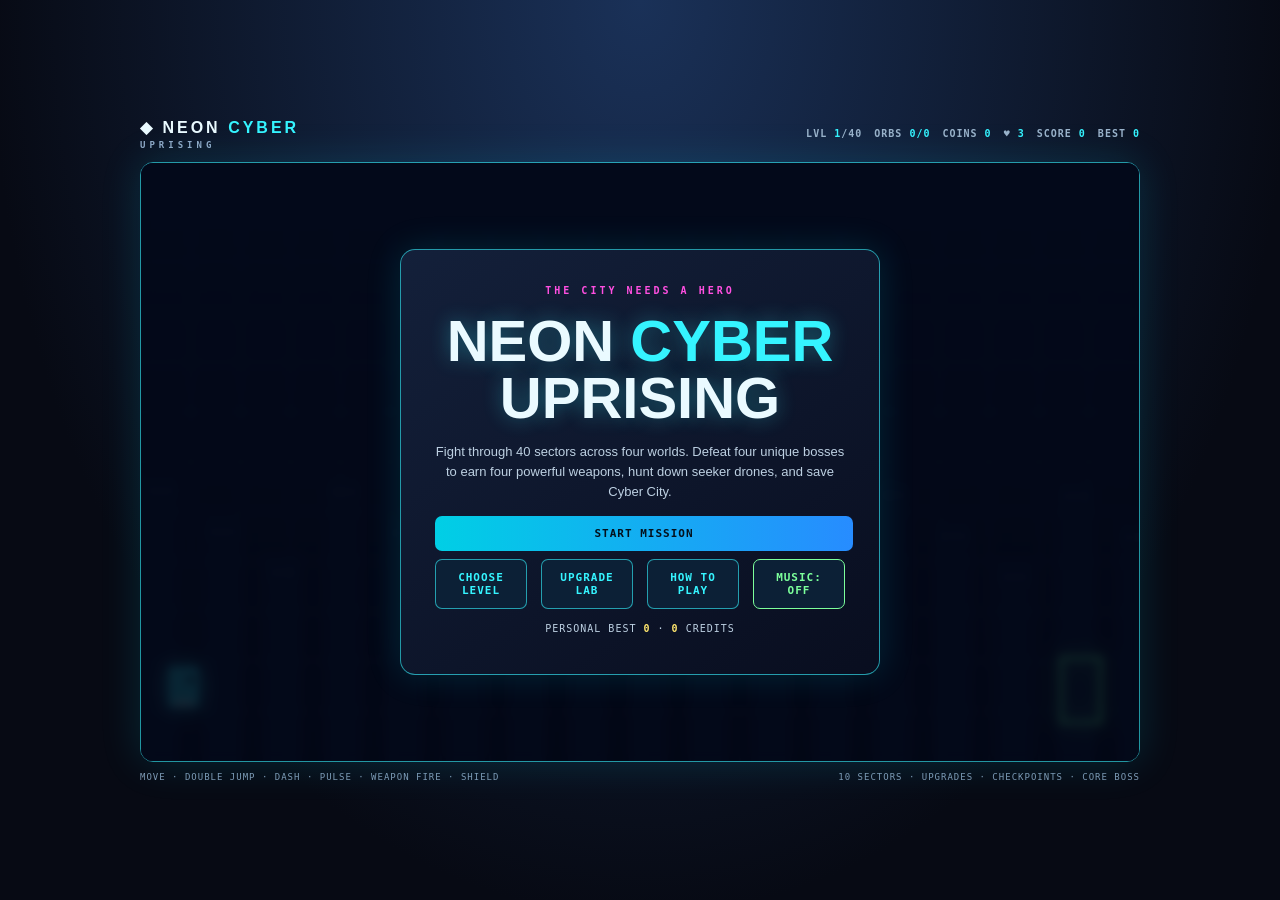
==== commit bcfb128b: "Add files via upload" ====
--- a/index.html
+++ b/index.html
@@ -1,166 +1,73 @@
-<!DOCTYPE html>
+<!doctype html>
 <html lang="en">
 <head>
-<meta charset="UTF-8"><meta name="viewport" content="width=device-width,initial-scale=1,maximum-scale=1,user-scalable=no">
-<title>MOHD-MURAD-KHAN</title>
-<style>
-:root{--ink:#f4f7ff;--muted:#aebbd5;--panel:rgba(9,15,34,.88);--line:rgba(255,255,255,.16);--cyan:#4de7ff;--gold:#ffd45a}
-*{box-sizing:border-box}html,body{margin:0;width:100%;height:100%;overflow:hidden;background:#070b18;color:var(--ink);font-family:system-ui,Segoe UI,Arial}
-#game{display:block;width:100vw;height:100vh;touch-action:none;background:#101a35}
-#hud{position:fixed;inset:12px 12px auto;display:flex;justify-content:space-between;align-items:flex-start;pointer-events:none;gap:10px}
-.pill{background:rgba(4,9,23,.72);border:1px solid var(--line);border-radius:14px;padding:8px 12px;backdrop-filter:blur(8px);font-weight:800;text-shadow:0 2px 3px #000}
-#stats{display:flex;gap:7px;flex-wrap:wrap}#bossbar{position:fixed;top:76px;left:50%;transform:translateX(-50%);width:min(420px,75vw);display:none}
-.bar{height:12px;border:1px solid #fff8;background:#1a2036;border-radius:20px;overflow:hidden}.fill{height:100%;width:100%;background:linear-gradient(90deg,#ff426f,#ffb44d)}
-#bossname{text-align:center;font-size:12px;letter-spacing:2px;font-weight:900;margin-bottom:5px;text-shadow:0 2px 3px #000}
-#overlay{position:fixed;inset:0;display:grid;place-items:center;background:linear-gradient(130deg,rgba(4,8,20,.8),rgba(9,17,40,.68));padding:18px}
-.panel{width:min(780px,96vw);max-height:92vh;overflow:auto;background:var(--panel);border:1px solid var(--line);border-radius:24px;padding:clamp(18px,4vw,34px);box-shadow:0 25px 100px #0009}
-.eyebrow{color:var(--cyan);font-weight:1000;letter-spacing:4px;font-size:12px}
-h1{font-size:clamp(34px,7vw,66px);line-height:.94;margin:10px 0;background:linear-gradient(90deg,#fff,#68edff 45%,#b28aff);-webkit-background-clip:text;background-clip:text;color:transparent}
-h2{margin:0 0 8px;font-size:26px}.sub{color:var(--muted);line-height:1.5;max-width:650px}
-.actions{display:flex;flex-wrap:wrap;gap:10px;margin-top:22px}
-button{border:1px solid #ffffff2c;color:white;background:#1c2a4b;padding:12px 17px;border-radius:12px;font-weight:900;font-size:14px;cursor:pointer}
-button.primary{background:linear-gradient(100deg,#00b8d8,#6756ec);border:0;box-shadow:0 8px 25px #00c5ef35}
-button:hover{filter:brightness(1.18);transform:translateY(-1px)}button:disabled{opacity:.42;cursor:not-allowed;filter:none;transform:none}
-.grid{display:grid;grid-template-columns:repeat(auto-fit,minmax(145px,1fr));gap:10px;margin-top:16px}
-.tile{border:1px solid var(--line);background:#ffffff09;border-radius:14px;padding:12px}
-.tile b{display:block;margin-bottom:4px}.tile span{font-size:12px;color:var(--muted)}
-#mobile{position:fixed;bottom:16px;left:14px;right:14px;display:none;justify-content:space-between;align-items:end;pointer-events:none}
-.pad,.jump{display:flex;gap:9px;pointer-events:auto}.touch{width:58px;height:58px;border-radius:18px;background:#081329b8;border:1px solid #ffffff55;font-size:22px;touch-action:none;user-select:none}
-.jump .touch{width:68px;height:68px;border-radius:50%;background:#492a85c9}
-#pauseBtn{position:fixed;top:58px;left:12px;z-index:8;display:none;background:#09152be8;border:1px solid #ffffff66;padding:9px 13px;border-radius:12px;color:#fff;font-weight:900}#pauseBtn.show{display:block}
-#toast{position:fixed;top:23%;left:50%;transform:translateX(-50%);font-size:clamp(18px,3vw,28px);font-weight:1000;text-align:center;text-shadow:0 3px 8px #000;pointer-events:none;opacity:0;transition:opacity .2s}
-#help{position:fixed;bottom:12px;left:50%;transform:translateX(-50%);font-size:11px;color:#d4def0a8;text-align:center;pointer-events:none}
-@media(max-width:700px){#mobile{display:flex;flex-wrap:wrap;gap:8px}#help{bottom:102px}.panel{padding:20px}#stats{max-width:60vw}#stats .pill{font-size:11px;padding:6px 8px}.touch{width:50px;height:50px}.jump .touch{width:48px;height:48px;padding:4px;font-size:18px}.pad,.jump{gap:5px}}
-</style></head>
+<meta charset="utf-8">
+<meta name="viewport" content="width=device-width,initial-scale=1,maximum-scale=1,user-scalable=no">
+<meta name="theme-color" content="#070b18">
+<meta name="description" content="Neon Cyber Platformer — collect energy, unlock upgrades, and save Cyber City.">
+<title>Neon Cyber: Uprising</title>
+<link rel="stylesheet" href="style.css">
+</head>
 <body>
-<canvas id="game"></canvas>
-<button id="pauseBtn" aria-label="Pause game">Ⅱ PAUSE</button>
-<div id="hud"><div class="pill" id="worldLabel">RIFTBOUND</div><div id="stats"><div class="pill" id="hp">❤❤❤❤❤</div><div class="pill" id="shards">◆ 0</div><div class="pill" id="power">POWER: NONE</div><div class="pill" id="weapon">WEAPON: PULSE</div><div class="pill" id="level">LEVEL 1/40</div></div></div>
-<div id="bossbar"><div id="bossname">BOSS</div><div class="bar"><div class="fill" id="bossfill"></div></div></div>
-<div id="toast"></div><div id="help">MOVE: A/D or ←/→ · JUMP: SPACE/W/↑ · DASH: SHIFT · MELEE: J · SPECIAL: K · FIRE: F · WEAPON: Q · PAUSE: P</div>
-<div id="mobile"><div class="pad"><button class="touch" data-key="left">◀</button><button class="touch" data-key="right">▶</button></div><div class="jump"><button class="touch" data-key="dash">⚡</button><button class="touch" data-key="attack">✦</button><button class="touch" data-key="special">✧</button><button class="touch" data-key="fire">●</button><button class="touch" data-key="weapon">Z</button><button class="touch" data-key="jump">⬆</button></div></div>
-<div id="overlay"><div class="panel" id="menu">
-<div class="eyebrow">A BRAND-NEW ADVENTURE</div><h1>MOHD-MURAD-KHAN</h1>
-<p class="sub">A fractured universe. Five worlds. Five colossal guardians. Master new powers, uncover hidden routes, and fight your way to the heart of the rift.</p>
-<div class="grid">
-<div class="tile"><b>🌿 Verdant Wilds</b><span>Living vines, spring pads & thorn beasts</span></div>
-<div class="tile"><b>🔥 Ember Foundry</b><span>Lava lifts, forge drones & fire storms</span></div>
-<div class="tile"><b>🌊 Sunken Kingdom</b><span>Water currents, bubble jumps & deep-sea foes</span></div>
-<div class="tile"><b>⚡ Neon Skyline</b><span>Gravity gates, lasers & cyber hunters</span></div>
-<div class="tile"><b>🌌 The Rift Core</b><span>Shifting platforms & reality-bending bosses</span></div>
-</div>
-<div class="actions"><button class="primary" id="start">NEW GAME</button><button id="continue">CONTINUE</button><button id="shop">ARMORY / UPGRADES</button><button id="sound">SOUND: ON</button><button id="controls">HOW TO PLAY</button></div>
-<p class="sub" style="font-size:12px;margin-top:18px">40 stages · 5 boss battles · weapon arsenal · suits, upgrades, secrets and 5 hearts every level.</p>
-</div></div>
-<script>
-(()=>{
-const c=document.getElementById('game'),ctx=c.getContext('2d'),overlay=document.getElementById('overlay'),menu=document.getElementById('menu');
-let W=innerWidth,H=innerHeight,dpr=1;function resize(){dpr=Math.min(devicePixelRatio||1,2);W=innerWidth;H=innerHeight;c.width=W*dpr;c.height=H*dpr;c.style.width=W+'px';c.style.height=H+'px';ctx.setTransform(dpr,0,0,dpr,0,0)}addEventListener('resize',resize);resize();
-const themes=[['Verdant Wilds','#123d3c','#35c978','#8cf0a6'],['Ember Foundry','#4a1d26','#f06b3b','#ffc45b'],['Sunken Kingdom','#102e55','#28b9d3','#8af2f4'],['Neon Skyline','#20184b','#9b59ff','#54f4ff'],['The Rift Core','#25123f','#d04dff','#ffe17b']];
-const powers=[['WIND DASH','A burst that cuts through danger.'],['FLAME ORB','Launch a blazing projectile.'],['TIDAL GUARD','A shield that absorbs one hit.'],['GRAVITY FLIP','Leap higher and float briefly.'],['RIFT NOVA','Blast nearby enemies with a shockwave.']];
-const bossNames=['THORN TITAN','MAGMA COLOSSUS','ABYSSAL QUEEN','VOLT OVERLORD','THE NULL KING'];
-let level=0,world=0,cam=0,score=0,shards=0,lives=3,credits=0,paused=false,started=false,frame=0,toastTimer=0,checkpoint=0,projectiles=[],particles=[],enemies=[],platforms=[],items=[],hazards=[],boss=null,exitX=0,keys={},touch={},player;
-const weapons=[{name:'PULSE BLASTER',damage:2,speed:10,cool:18,color:'#fff19a',cost:0},{name:'PLASMA RIFLE',damage:3,speed:12,cool:14,color:'#4de7ff',cost:250},{name:'SCATTER SHOT',damage:2,speed:9,cool:28,color:'#ffbd59',cost:450},{name:'ROCKET LAUNCHER',damage:7,speed:7,cool:42,color:'#ff6b7d',cost:700},{name:'NOVA BEAM',damage:10,speed:15,cool:55,color:'#d9a0ff',cost:1000}];
-let unlockedWeapons=[0],selectedWeapon=0,suit=0,ownedSuits=[0],upgrades={health:0,damage:0,speed:0},fireCooldown=0,audioOn=true,audioCtx=null,musicGain=null;
-const suitNames=['CYAN RUNNER','VOLT ARMOR','EMBER GUARD','VOID STALKER'];const suitColors=['#4de7ff','#ffe16b','#ff805e','#c28aff'];
-function sound(freq=440,duration=.07,type='sine',volume=.035){if(!audioOn)return;try{audioCtx=audioCtx||new (window.AudioContext||window.webkitAudioContext)();let o=audioCtx.createOscillator(),g=audioCtx.createGain();o.type=type;o.frequency.value=freq;g.gain.value=volume;o.connect(g);g.connect(audioCtx.destination);o.start();g.gain.exponentialRampToValueAtTime(.001,audioCtx.currentTime+duration);o.stop(audioCtx.currentTime+duration)}catch(e){}}
-function startMusic(){try{audioCtx=audioCtx||new (window.AudioContext||window.webkitAudioContext)();if(audioCtx.state==='suspended')audioCtx.resume();if(musicGain)return;let a=audioCtx.createOscillator(),b=audioCtx.createOscillator();musicGain=audioCtx.createGain();a.type='triangle';b.type='sine';a.frequency.value=55;b.frequency.value=82.4;musicGain.gain.value=audioOn?.012:0;a.connect(musicGain);b.connect(musicGain);musicGain.connect(audioCtx.destination);a.start();b.start()}catch(e){}}
-function cycleWeapon(){let choices=unlockedWeapons;selectedWeapon=choices[(choices.indexOf(selectedWeapon)+1)%choices.length];say('EQUIPPED: '+weapons[selectedWeapon].name);updateHud();sound(620,.09,'triangle')}
-function fireWeapon(){if(!started||paused||fireCooldown>0)return;let w=weapons[selectedWeapon];fireCooldown=w.cool;let dirs=selectedWeapon===2?[-.18,0,.18]:[0];for(let a of dirs)projectiles.push({x:player.x+player.w/2,y:player.y+20,vx:Math.cos(a)*player.face*w.speed,vy:Math.sin(a)*w.speed,life:100,damage:w.damage,color:w.color});sound(selectedWeapon===3?110:520,.08,selectedWeapon===3?'sawtooth':'square')}
-function unlockWeapon(id){if(!unlockedWeapons.includes(id)){unlockedWeapons.push(id);credits+=120;say('NEW WEAPON: '+weapons[id].name+' · BONUS 120 CREDITS');}selectedWeapon=id;}
-const saved=()=>{try{localStorage.setItem('riftbound-save',JSON.stringify({level,score,shards,lives,credits,unlockedWeapons,selectedWeapon,suit,ownedSuits,upgrades}))}catch(e){}};
-function load(){try{return JSON.parse(localStorage.getItem('riftbound-save')||'null')}catch(e){return null}}
-function startNewGame(){const old=load();if(old&&!confirm('Start a NEW GAME? Your saved progress will be replaced. Choose Cancel to keep it.'))return;fresh();overlay.style.display='none';started=true;paused=false;document.getElementById('pauseBtn').classList.add('show');startMusic()}
-function continueGame(){const s=load();if(!s){alert('There is no saved game yet. Choose NEW GAME to begin!');return}level=Math.max(0,Math.min(39,Number(s.level)||0));score=Number(s.score)||0;shards=Number(s.shards)||0;lives=Math.max(1,Number(s.lives)||3);credits=Number(s.credits)||0;unlockedWeapons=Array.isArray(s.unlockedWeapons)?s.unlockedWeapons:[0];selectedWeapon=unlockedWeapons.includes(s.selectedWeapon)?s.selectedWeapon:0;suit=Number(s.suit)||0;ownedSuits=Array.isArray(s.ownedSuits)?s.ownedSuits:[0];upgrades=s.upgrades||{health:0,damage:0,speed:0};beginLevel();overlay.style.display='none';started=true;paused=false;document.getElementById('pauseBtn').classList.add('show');startMusic()}
-function say(s){let t=document.getElementById('toast');t.textContent=s;t.style.opacity=1;toastTimer=100}
-function fresh(){level=0;score=0;shards=0;lives=3;credits=0;unlockedWeapons=[0];selectedWeapon=0;suit=0;ownedSuits=[0];upgrades={health:0,damage:0,speed:0};checkpoint=0;beginLevel()}
-function beginLevel(){world=Math.min(4,Math.floor(level/8));let stage=level%8;cam=0;frame=0;projectiles=[];particles=[];enemies=[];items=[];boss=null;paused=false;
-let width=2500+stage*190+(level%3)*130;exitX=width-120;hazards=[];platforms=[{x:0,y:H-65,w:width,h:100,type:'ground'}];
-for(let i=0;i<Math.floor(width/240);i++){let x=230+i*240+Math.sin(i*2+level)*35,y=H-145-(i%3)*47;platforms.push({x,y,w:110+(i%2)*30,h:18,type:'platform'});if(i%2===0)items.push({x:x+48,y:y-35,type:'shard',got:false});}
-for(let i=0;i<8+stage+(level%4);i++){let x=360+i*205+Math.random()*80;let kind=(i+level)%4;enemies.push({x,y:H-100,hp:2+world+Math.floor(level/10),type:kind,dir:Math.random()<.5?-1:1,alive:true,base:x,phase:Math.random()*6});}
-for(let i=0;i<5+world;i++){let hx=520+i*390+(level%2)*80;hazards.push({x:hx,y:H-72,w:42+world*4,h:22,type:(i+level)%3,phase:i*1.7});}
-if(level%4===2){platforms.push({x:width*.42,y:H-250,w:150,h:16,type:'moving',baseY:H-250,phase:level});items.push({x:width*.46,y:H-285,type:'gem',got:false});}
-if(stage===7){boss={x:width-420,y:H-180,hp:48+world*22,max:48+world*22,phase:0,hit:0,attack:0,phase2:false};}
-for(let i=0;i<3;i++)items.push({x:650+i*570,y:H-110,type:'coin',got:false});
-if(stage===1||stage===3)items.push({x:width*.55,y:H-210,type:'power',got:false});
-player={x:70,y:H-150,vx:0,vy:0,w:32,h:46,hp:5,maxHp:5,ground:false,face:1,power:Math.max(0,world-1),powerTime:0,invul:0,dash:0,attack:0,special:0,respawn:70};player.hp=5;fireCooldown=0;
-document.getElementById('worldLabel').textContent=themes[world][0].toUpperCase();document.getElementById('level').textContent=`LEVEL ${level+1}/40`;document.getElementById('bossbar').style.display=boss?'block':'none';updateHud();saved();}
-function updateHud(){document.getElementById('hp').textContent='❤'.repeat(Math.max(0,player?.hp||0))+'♡'.repeat(Math.max(0,5-(player?.hp||0)));document.getElementById('shards').textContent='◆ '+shards;document.getElementById('power').textContent='POWER: '+(player&&player.power>=0?powers[player.power][0]:'NONE');document.getElementById('weapon').textContent='WEAPON: '+weapons[selectedWeapon].name+' · '+credits+'¢';}
-function rect(x,y,w,h,color){ctx.fillStyle=color;ctx.fillRect(x,y,w,h)}
-function circle(x,y,r,color){ctx.fillStyle=color;ctx.beginPath();ctx.arc(x,y,r,0,Math.PI*2);ctx.fill()}
-function burst(x,y,color,n=10){for(let i=0;i<n;i++)particles.push({x,y,vx:(Math.random()-.5)*7,vy:(Math.random()-.7)*7,life:30,color})}
-function hit(){if(player.invul>0)return;player.hp--;player.invul=90;player.vy=-7;sound(95,.18,'sawtooth');burst(player.x+16,player.y+20,'#ff5777',15);updateHud();if(player.hp<=0){lives--;if(lives<=0){gameOver()}else{player.hp=5;player.maxHp=5;player.x=70;player.y=H-180;player.vx=player.vy=0;say('TRY AGAIN · '+lives+' LIVES LEFT')}}}
-function gameOver(){paused=true;overlay.style.display='grid';menu.innerHTML='<div class="eyebrow">THE RIFT STILL WAITS</div><h1>RUN ENDED</h1><p class="sub">You collected '+shards+' rift shards and reached stage '+(level+1)+'. Take a breath and jump back in.</p><div class="actions"><button class="primary" id="retry">RESTART RUN</button><button id="home">MAIN MENU</button></div>';document.getElementById('retry').onclick=()=>{fresh();overlay.style.display='none';paused=false};document.getElementById('home').onclick=showMenu}
-function openArmory(){menu.innerHTML='<div class="eyebrow">RIFT TECHNOLOGY</div><h2>ARMORY & UPGRADE LAB</h2><p class="sub">Credits: '+credits+' · Buy weapons, suits and permanent upgrades. Purchases are saved on this device.</p><div class="grid">'+weapons.map((w,i)=>'<div class="tile"><b>'+w.name+'</b><span>Damage '+w.damage+' · '+(unlockedWeapons.includes(i)?'OWNED':'Cost '+w.cost+' credits')+'</span><p><button data-buy-weapon="'+i+'" '+(unlockedWeapons.includes(i)?'disabled':'')+'> '+(unlockedWeapons.includes(i)?'UNLOCKED':'BUY')+' </button></p></div>').join('')+suitNames.map((n,i)=>'<div class="tile"><b>'+n+'</b><span>Armour colour suit · '+(ownedSuits.includes(i)?'OWNED':'Cost '+(180+i*120)+' credits')+'</span><p><button data-buy-suit="'+i+'">'+(ownedSuits.includes(i)?(suit===i?'EQUIPPED':'EQUIP'):'BUY')+'</button></p></div>').join('')+'<div class="tile"><b>HEART RECOVERY</b><span>Power cores restore an extra heart · Level '+(upgrades.health||0)+'</span><button data-upgrade="health">UPGRADE · '+(250+(upgrades.health||0)*250)+'¢</button></div><div class="tile"><b>WEAPON DAMAGE</b><span>Increase melee damage · Level '+(upgrades.damage||0)+'</span><button data-upgrade="damage">UPGRADE · '+(300+(upgrades.damage||0)*300)+'¢</button></div><div class="tile"><b>RUN SPEED</b><span>Faster movement · Level '+(upgrades.speed||0)+'</span><button data-upgrade="speed">UPGRADE · '+(200+(upgrades.speed||0)*200)+'¢</button></div></div><div class="actions"><button class="primary" id="armory-back">BACK TO MENU</button></div>';menu.querySelectorAll('[data-buy-weapon]').forEach(b=>b.onclick=()=>{let i=+b.dataset.buyWeapon,w=weapons[i];if(credits>=w.cost){credits-=w.cost;unlockedWeapons.push(i);selectedWeapon=i;saved();openArmory()}else say('NOT ENOUGH CREDITS')});menu.querySelectorAll('[data-buy-suit]').forEach(b=>b.onclick=()=>{let i=+b.dataset.buySuit,cost=180+i*120;if(ownedSuits.includes(i)){suit=i;saved();openArmory()}else if(credits>=cost){credits-=cost;ownedSuits.push(i);suit=i;saved();openArmory()}else say('NOT ENOUGH CREDITS')});menu.querySelectorAll('[data-upgrade]').forEach(b=>b.onclick=()=>{let k=b.dataset.upgrade,cost=({health:250,damage:300,speed:200}[k])+(upgrades[k]||0)*({health:250,damage:300,speed:200}[k]);if(credits>=cost){credits-=cost;upgrades[k]=(upgrades[k]||0)+1;saved();openArmory()}else say('NOT ENOUGH CREDITS')});document.getElementById('armory-back').onclick=showMenu}
-function pauseMenu(){if(!started)return;paused=true;saved();overlay.style.display='grid';menu.innerHTML='<div class="eyebrow">GAME PAUSED</div><h1>PAUSED</h1><p class="sub">Level '+(level+1)+' · Score '+score+' · Credits '+credits+'</p><div class="actions"><button class="primary" id="resume">RESUME</button><button id="pause-sound">SOUND: '+(audioOn?'ON':'OFF')+'</button><button id="pause-home">MAIN MENU</button></div>';document.getElementById('resume').onclick=()=>{overlay.style.display='none';paused=false};document.getElementById('pause-sound').onclick=()=>{audioOn=!audioOn;if(musicGain)musicGain.gain.value=audioOn?.012:0;pauseMenu()};document.getElementById('pause-home').onclick=()=>{paused=true;showMenu()}}
-function showMenu(){overlay.style.display='grid';menu.innerHTML='<div class="eyebrow">A BRAND-NEW ADVENTURE</div><h1>MOHD-MURAD-KHAN</h1><p class="sub">Forty stages across five worlds. Find secret routes, build your arsenal, customize your suit and defeat five evolving guardians.</p><div class="actions"><button class="primary" id="start">NEW GAME</button><button id="continue">CONTINUE</button><button id="shop">ARMORY / UPGRADES</button><button id="sound">SOUND: '+(audioOn?'ON':'OFF')+'</button><button id="controls">HOW TO PLAY</button></div><p class="sub" style="font-size:12px">40 stages · 5 worlds · 5 multi-phase bosses · weapons · suits · upgrades · offline saves · no external game assets.</p>';document.getElementById('start').onclick=startNewGame;document.getElementById('continue').onclick=continueGame;document.getElementById('continue').disabled=!load();document.getElementById('shop').onclick=openArmory;document.getElementById('sound').onclick=()=>{audioOn=!audioOn;if(musicGain)musicGain.gain.value=audioOn?.012:0;showMenu()};document.getElementById('controls').onclick=()=>{menu.innerHTML='<h2>HOW TO PLAY</h2><p class="sub">Move with A/D or arrows. Jump with SPACE, W or ↑. Press SHIFT to dash, J for melee, F to fire your selected weapon, Q to switch weapons and K for your special power. On phones, use the on-screen buttons. Collect rift shards, grab power cores, defeat the guardian at the end of each world, then enter the portal.</p><div class="actions"><button class="primary" id="back">GOT IT</button></div>';document.getElementById('back').onclick=showMenu}}
-function action(k){if(!started||paused)return;if(k==='jump'&&player.ground){player.vy=-13.5;player.ground=false;sound(380,.07,'sine');burst(player.x+16,player.y+45,'#d9faff',4)}if(k==='dash'&&player.dash<=0){player.dash=13;player.vx=player.face*15;burst(player.x+16,player.y+20,themes[world][3],9)}if(k==='attack'&&player.attack<=0){player.attack=18;if(player.power===1||player.power===4){projectiles.push({x:player.x+player.w/2,y:player.y+20,vx:player.face*9,life:75,power:player.power})}else{enemies.forEach(e=>{if(e.alive&&Math.abs(e.x-player.x)<75&&Math.abs(e.y-player.y)<80){e.hp-=2+upgrades.damage;burst(e.x,e.y,'#fff',7);sound(260,.04,'square');if(e.hp<=0){e.alive=false;score+=100}}});if(boss&&Math.abs(boss.x-player.x)<100&&Math.abs(boss.y-player.y)<100){boss.hp-=2+upgrades.damage;boss.hit=12;sound(180,.06,'sawtooth')}}}if(k==='special'&&player.special<=0){player.special=240;let radius=world===4?250:145;enemies.forEach(e=>{if(e.alive&&Math.abs(e.x-player.x)<radius){e.hp-=4;if(e.hp<=0)e.alive=false}});if(boss&&Math.abs(boss.x-player.x)<radius)boss.hp-=world===4?5:3;burst(player.x+16,player.y+20,themes[world][3],35);say(powers[world][0]+'!')}}
-addEventListener('keydown',e=>{let k=e.key.toLowerCase();keys[k]=true;if([' ','arrowup','arrowdown','arrowleft','arrowright'].includes(k))e.preventDefault();if(k===' '||k==='w'||k==='arrowup')action('jump');if(k==='shift')action('dash');if(k==='j')action('attack');if(k==='k')action('special');if(k==='f')fireWeapon();if(k==='q')cycleWeapon();if(k==='p'){paused=!paused;say(paused?'PAUSED':'RESUMED')}});
-addEventListener('keyup',e=>keys[e.key.toLowerCase()]=false);
-document.getElementById('pauseBtn').onclick=pauseMenu;
-addEventListener('blur',()=>{if(started&&!paused)pauseMenu()});
-document.querySelectorAll('[data-key]').forEach(b=>{let k=b.dataset.key;b.addEventListener('pointerdown',e=>{e.preventDefault();touch[k]=true;if(['jump','dash','attack','special'].includes(k))action(k);if(k==='fire')fireWeapon();if(k==='weapon')cycleWeapon()});['pointerup','pointercancel','pointerleave'].forEach(ev=>b.addEventListener(ev,()=>touch[k]=false))});
-function update(){if(!started||paused)return;frame++;if(fireCooldown>0)fireCooldown--;let left=keys.a||keys.arrowleft||touch.left,right=keys.d||keys.arrowright||touch.right;if(player.dash<=0){if(left){player.vx-=.8;player.face=-1}if(right){player.vx+=.8;player.face=1}player.vx*=.82;player.vx=Math.max(-5.2-upgrades.speed*.45,Math.min(5.2+upgrades.speed*.45,player.vx))}else player.dash--;
-player.vy+=.62;if(player.power===3&&player.powerTime>0)player.vy*=.94;player.x+=player.vx;player.y+=player.vy;player.ground=false;
-for(let p of platforms){if(p.type==='moving'){p.y=p.baseY+Math.sin(frame*.035+p.phase)*38;}if(player.x+player.w>p.x&&player.x<p.x+p.w&&player.y+player.h>=p.y&&player.y+player.h<=p.y+Math.max(18,player.vy+5)&&player.vy>=0){player.y=p.y-player.h;player.vy=0;player.ground=true}}
-if(player.x<0)player.x=0;if(player.y>H+120){hit();player.x=Math.max(70,player.x-100);player.y=H-220;player.vy=0}
-if(player.invul>0)player.invul--;if(player.powerTime>0)player.powerTime--;if(player.attack>0)player.attack--;if(player.special>0)player.special--;
-for(let e of enemies){if(!e.alive)continue;e.x+=e.dir*(1.05+world*.22+(e.type===2?.65:0));if(e.type===1)e.y=H-100+Math.sin(frame*.07+e.phase)*24;else e.y=H-100;if(e.type===3&&Math.abs(player.x-e.x)<260&&frame%95===0){let dx=player.x-e.x,dy=player.y-e.y,m=Math.hypot(dx,dy)||1;projectiles.push({x:e.x,y:e.y,vx:dx/m*3.5,vy:dy/m*3.5,life:100,enemy:true})}if(Math.abs(e.x-e.base)>85)e.dir*=-1;if(Math.abs(player.x-e.x)<28&&Math.abs(player.y-e.y)<42){if(player.vy>2&&player.y+player.h<e.y+22){e.hp-=2;player.vy=-8;if(e.hp<=0){e.alive=false;score+=100}}else hit()}}
-for(let h of hazards){h.phase+=.025;let hy=h.y+(h.type===1?Math.sin(h.phase)*12:0);if(player.x+player.w>h.x&&player.x<h.x+h.w&&player.y+player.h>hy&&player.y<hy+h.h)hit()}
-for(let it of items){if(it.got)continue;if(Math.abs(player.x+16-it.x)<25&&Math.abs(player.y+22-it.y)<35){it.got=true;if(it.type==='shard'){shards++;credits+=5;score+=25;burst(it.x,it.y,'#ffe36e',8)}else if(it.type==='coin'){credits+=25;score+=50;burst(it.x,it.y,'#ffd45a',8)}else if(it.type==='gem'){credits+=100;score+=250;say('SECRET GEM +100 CREDITS')}else{player.power=world;player.powerTime=9999;player.hp=Math.min(5,player.hp+1+(upgrades.health>0?1:0));say('POWER UNLOCKED: '+powers[world][0]);burst(it.x,it.y,themes[world][3],20)}updateHud()}}
-// Only the player's friendly shots can damage enemies or the boss.
-for(let p of projectiles){
- if(p.enemy) continue;
- p.x+=p.vx;p.life--;
- for(let e of enemies)if(e.alive&&Math.abs(e.x-p.x)<28){e.hp-=p.damage||2;p.life=0;if(e.hp<=0){e.alive=false;score+=100;credits+=15;sound(760,.05,'triangle')}}
- if(boss&&Math.abs(boss.x-p.x)<55&&Math.abs((boss.y+45)-p.y)<90){boss.hp-=p.damage||2;p.life=0;burst(p.x,p.y,p.color||'#fff19a',7);sound(210,.04,'triangle')}
-}
-projectiles=projectiles.filter(p=>p.life>0);
-if(boss){
- boss.attack++;
- boss.x+=Math.sin(frame*.025)*.8;
- if(!boss.phase2&&boss.hp<=boss.max*.5){boss.phase2=true;say('BOSS ENRAGED! PHASE 2');sound(75,.4,'sawtooth',.06)}
- // The guardian fires aimed shots at the player, never at itself.
- if(boss.attack%(boss.phase2?62:100)===0){
-  let dx=(player.x+player.w/2)-boss.x,dy=(player.y+player.h/2)-(boss.y+35),mag=Math.hypot(dx,dy)||1,spd=boss.phase2?5.2:4.2;
-  projectiles.push({x:boss.x,y:boss.y+35,vx:dx/mag*spd,vy:dy/mag*spd,life:110,enemy:true});
-  if(world>=2||boss.phase2){for(let spread of [-.22,.22])projectiles.push({x:boss.x,y:boss.y+35,vx:(dx/mag*Math.cos(spread)-dy/mag*Math.sin(spread))*spd,vy:(dx/mag*Math.sin(spread)+dy/mag*Math.cos(spread))*spd,life:110,enemy:true})}
-  if(boss.phase2&&boss.attack%124===0){for(let a=0;a<8;a++){let ang=a*Math.PI/4;projectiles.push({x:boss.x,y:boss.y+45,vx:Math.cos(ang)*3.2,vy:Math.sin(ang)*3.2,life:120,enemy:true})}}
-  say(boss.phase2?'ENRAGED BARRAGE! DODGE!':'GUARDIAN ATTACK! DODGE!');
- }
- if(Math.abs(player.x-boss.x)<65&&Math.abs(player.y-boss.y)<80)hit();
- document.getElementById('bossname').textContent=bossNames[world]+' · '+Math.ceil(boss.hp)+' HP';
- document.getElementById('bossfill').style.width=Math.max(0,boss.hp/boss.max*100)+'%';
- if(boss.hp<=0){boss=null;document.getElementById('bossbar').style.display='none';score+=1500;credits+=250;let reward=Math.min(4,world+1);unlockWeapon(reward);say('GUARDIAN DEFEATED! +250 CREDITS');shards+=10;updateHud();saved()}
-}
-// Enemy shots move separately and can only hit the player.
-for(let p of projectiles)if(p.enemy){
- p.x+=p.vx;p.y+=p.vy;p.life--;
- if(Math.abs(player.x+player.w/2-p.x)<25&&Math.abs(player.y+player.h/2-p.y)<35){hit();p.life=0}
-}
-projectiles=projectiles.filter(p=>p.life>0);
-for(let p of particles){p.x+=p.vx;p.y+=p.vy;p.vy+=.12;p.life--}particles=particles.filter(p=>p.life>0);
-if(player.x>exitX&&(!boss)){level++;if(level>=40){victory();return}beginLevel();say('WORLD '+(world+1)+' · STAGE '+(level+1));}
-cam=Math.max(0,Math.min(exitX-W*.65,player.x-W*.32));if(toastTimer>0){toastTimer--;if(toastTimer===0)document.getElementById('toast').style.opacity=0}if(frame%180===0)saved();updateHud()}
-function victory(){paused=true;overlay.style.display='grid';menu.innerHTML='<div class="eyebrow">THE RIFT IS STABLE</div><h1>YOU ARE THE<br>RIFTBOUND!</h1><p class="sub">You conquered all 40 stages across five worlds and defeated every guardian and brought balance back to the frontier. Final score: '+score+'. Rift shards: '+shards+'.</p><div class="actions"><button class="primary" id="again">PLAY AGAIN</button></div>';document.getElementById('again').onclick=()=>{fresh();overlay.style.display='none';paused=false;started=true}}
-function draw(){let t=themes[world],grad=ctx.createLinearGradient(0,0,0,H);grad.addColorStop(0,t[1]);grad.addColorStop(1,'#080d20');rect(0,0,W,H,grad);
-for(let i=0;i<7;i++){let x=((i*230-cam*.22)%(W+250)+W+250)%(W+250)-100;circle(x,100+(i%3)*60,55+i%3*20,t[2]+'22')}
-ctx.save();ctx.translate(-cam,0);
-for(let p of platforms){rect(p.x,p.y,p.w,p.h,p.type==='ground'?t[2]:'#33456b');rect(p.x,p.y,p.w,5,t[3])}
-for(let it of items)if(!it.got){let color=it.type==='shard'?'#ffe36e':it.type==='coin'?'#ffd45a':t[3];circle(it.x,it.y, it.type==='power'?14:8,color);if(it.type==='power'){ctx.strokeStyle='#fff';ctx.lineWidth=2;ctx.strokeRect(it.x-10,it.y-10,20,20)}}
-for(let h of hazards){let hy=h.y+(h.type===1?Math.sin(h.phase)*12:0);rect(h.x,hy,h.w,h.h,h.type===0?'#ff496e':h.type===1?'#ff9d3d':'#bd5cff');for(let z=0;z<3;z++)circle(h.x+8+z*13,hy+3,3,'#fff4c2')}
-for(let e of enemies)if(e.alive){let ec=['#a7ef66','#ff744f','#54d9ee','#b57aff'][e.type];circle(e.x,e.y+16,e.type===2?13:17,ec);circle(e.x-6,e.y+12,3,'#101326');circle(e.x+6,e.y+12,3,'#101326');if(e.type===3){ctx.strokeStyle='#fff';ctx.strokeRect(e.x-20,e.y-7,40,4)}}
-if(boss){ctx.fillStyle=t[3];ctx.beginPath();ctx.roundRect(boss.x-42,boss.y,84,100,18);ctx.fill();rect(boss.x-27,boss.y+27,12,7,'#160f2a');rect(boss.x+15,boss.y+27,12,7,'#160f2a');rect(boss.x-20,boss.y+68,40,6,'#160f2a')}
-for(let p of projectiles){circle(p.x,p.y,p.enemy?8:7,p.enemy?'#ff5477':(p.color||'#fff19a'));if(!p.enemy){ctx.globalAlpha=.35;circle(p.x-p.vx*.7,p.y-p.vy*.7,5,p.color||'#fff19a');ctx.globalAlpha=1}}
-for(let p of particles){ctx.globalAlpha=Math.max(0,p.life/30);circle(p.x,p.y,3,p.color);ctx.globalAlpha=1}
-if(player){if(!(player.invul>0&&frame%8<4)){ctx.fillStyle='#f4f7ff';ctx.beginPath();ctx.roundRect(player.x,player.y,player.w,player.h,9);ctx.fill();rect(player.x+(player.face===1?19:6),player.y+13,7,7,'#26304f');ctx.strokeStyle=suitColors[suit]||suitColors[0];ctx.lineWidth=3;ctx.strokeRect(player.x-2,player.y-2,player.w+4,player.h+4);rect(player.x+5,player.y+34,10,12,'#26304f');rect(player.x+19,player.y+34,9,12,'#26304f');if(player.power>=0){ctx.strokeStyle=t[3];ctx.lineWidth=3;ctx.strokeRect(player.x-4,player.y-4,player.w+8,player.h+8)}if(player.attack>0){ctx.strokeStyle='#fff';ctx.lineWidth=5;ctx.beginPath();ctx.arc(player.x+16+player.face*25,player.y+24,22,-1,1);ctx.stroke()}}}
-ctx.restore();
-if(!paused&&started){rect(W-145,H-18,130,4,'#ffffff22');rect(W-145,H-18,130*Math.min(1,player.x/exitX),4,t[3])}
-requestAnimationFrame(draw)}
-function loop(){update();requestAnimationFrame(loop)}
-document.getElementById('start').onclick=startNewGame;
-document.getElementById('continue').onclick=continueGame;document.getElementById('continue').disabled=!load();document.getElementById('shop').onclick=openArmory;document.getElementById('sound').onclick=()=>{audioOn=!audioOn;if(musicGain)musicGain.gain.value=audioOn?.012:0;showMenu()};
-document.getElementById('controls').onclick=()=>{menu.innerHTML='<h2>HOW TO PLAY</h2><p class="sub">Move: A/D or arrows · Jump: Space/W/↑ · Dash: Shift · Attack: J · Special: K · Pause: P. Touch buttons work on phones and tablets. Collect shards, grab power cores, defeat each world guardian and reach the portal.</p><div class="actions"><button class="primary" id="back">GOT IT</button></div>';document.getElementById('back').onclick=showMenu};
-beginLevel();loop();draw();
-})();
-</script></body></html>+<main class="shell">
+  <header>
+    <div class="brand">◆ NEON <b>CYBER</b><small>UPRISING</small></div>
+    <div class="hud">
+      <span>LVL <b id="levelValue">1</b>/40</span>
+      <span>ORBS <b id="orbValue">0/0</b></span>
+      <span>COINS <b id="coinValue">0</b></span>
+      <span>♥ <b id="livesValue">3</b></span>
+      <span>SCORE <b id="scoreValue">0</b></span>
+      <span>BEST <b id="bestValue">0</b></span>
+    </div>
+  </header>
+  <section class="stage">
+    <canvas id="gameCanvas" width="900" height="540" aria-label="Neon Cyber Uprising platform game"></canvas>
+    <section id="menuScreen" class="overlay">
+      <div class="panel hero">
+        <small>THE CITY NEEDS A HERO</small>
+        <h1>NEON <em>CYBER</em><br>UPRISING</h1>
+        <p>Fight through 40 sectors across four worlds. Defeat four unique bosses to earn four powerful weapons, hunt down seeker drones, and save Cyber City.</p>
+        <button id="playBtn" class="primary">START MISSION</button>
+        <div class="button-row"><button id="levelSelectBtn">CHOOSE LEVEL</button><button id="shopBtn">UPGRADE LAB</button><button id="howBtn">HOW TO PLAY</button><button id="musicBtn">MUSIC: OFF</button></div>
+        <p class="bestline">PERSONAL BEST <b id="menuBest">0</b> <span>·</span> <b id="menuCoins">0</b> CREDITS</p>
+      </div>
+    </section>
+    <section id="levelSelectScreen" class="overlay hidden"><div class="panel level-panel">
+      <small>JUMP INTO ANY SECTOR</small><h2>CHOOSE LEVEL</h2>
+      <p>Choose from 40 sectors. Boss battles await at levels 10, 20, 30 and 40.</p>
+      <div id="levelButtons" class="level-grid"></div>
+      <button id="levelSelectBackBtn" class="primary">BACK TO MENU</button>
+    </div></section>
+  <section id="pauseScreen" class="overlay hidden"><div class="panel">
+      <small>MISSION SUSPENDED</small><h2>PAUSED</h2>
+      <button id="resumeBtn" class="primary">RESUME</button>
+      <div class="button-row"><button id="restartBtn">RESTART SECTOR</button><button id="quitBtn">MAIN MENU</button></div>
+    </div></section>
+    <section id="infoScreen" class="overlay hidden"><div class="panel">
+      <small>FIELD MANUAL</small><h2>HOW TO PLAY</h2>
+      <p class="left"><b>Move:</b> A/D or ←/→<br><b>Jump:</b> W / ↑ / SPACE (double jump!)<br><b>Dash:</b> SHIFT (uses energy)<br><b>Nova Pulse:</b> E (permanently destroys nearby normal enemies for this sector)<br><b>Weapon fire:</b> F (weapons are earned from bosses); <b>Cycle weapon:</b> Z<br><b>Shield:</b> Q (temporary protection)<br><b>Overdrive:</b> G (temporary speed boost)<br><b>Pause:</b> P or ESC</p>
+      <p class="left">Collect every orb to unlock the exit. Grab credits, activate checkpoints, and use the Upgrade Lab between runs. New seeker drones appear in later sectors. Use F to shoot them or E to clear nearby threats. Press G for Overdrive. Touch controls are available on phones.</p>
+      <button id="backBtn" class="primary">BACK</button>
+    </div></section>
+    <section id="shopScreen" class="overlay hidden"><div class="panel shop-panel">
+      <small>NEON TECH DIVISION</small><h2>UPGRADE LAB</h2>
+      <p>Credits: <b id="shopCoins">0</b> · Permanent upgrades are saved on this device.</p>
+      <h3 class="suit-heading">CHOOSE YOUR SUIT</h3><div id="suitPicker" class="suit-picker"></div><div id="shopItems" class="shop-items"></div>
+      <div class="button-row"><button id="shopBackBtn" class="primary">BACK TO MENU</button><button id="resetSaveBtn">RESET SAVE</button></div>
+    </div></section>
+    <section id="endScreen" class="overlay hidden"><div class="panel">
+      <small id="endEyebrow">SECTOR CLEARED</small><h2 id="endTitle">NICE WORK!</h2>
+      <p id="endText"></p>
+      <button id="nextBtn" class="primary">NEXT SECTOR</button>
+      <button id="endMenuBtn">MAIN MENU</button>
+    </div></section>
+    <div class="touch">
+      <button id="leftBtn" aria-label="Move left">◀</button><button id="rightBtn" aria-label="Move right">▶</button>
+      <button id="dashBtn">DASH</button><button id="jumpBtn">JUMP</button><button id="attackBtn">PULSE</button><button id="fireBtn">FIRE</button><button id="weaponBtn">WEAPON</button><button id="shieldBtn">SHIELD</button><button id="boostBtn">BOOST</button><button id="pauseTouchBtn">Ⅱ</button>
+    </div>
+  </section>
+  <footer><span>MOVE · DOUBLE JUMP · DASH · PULSE · WEAPON FIRE · SHIELD</span><span>10 SECTORS · UPGRADES · CHECKPOINTS · CORE BOSS</span></footer>
+</main>
+<script src="audio.js"></script><script src="particles.js"></script><script src="game.js"></script>
+</body></html>
--- a/style.css
+++ b/style.css
@@ -0,0 +1,34 @@
+*{box-sizing:border-box}
+:root{color-scheme:dark;--cyan:#35f4ff;--pink:#ff4fe1;--gold:#ffe66d}
+body{margin:0;min-height:100vh;background:radial-gradient(ellipse at 50% 0,#1a3158,#070a14 72%);color:#eafaff;font-family:Arial,sans-serif;display:flex;align-items:center;justify-content:center;padding:16px}
+.shell{width:min(100%,1000px)}header{display:flex;justify-content:space-between;align-items:center;gap:12px;flex-wrap:wrap;margin-bottom:12px}
+.brand{font-weight:900;letter-spacing:3px;font-size:16px}.brand b{color:var(--cyan)}.brand small{display:block;color:#90a9c7;font:700 9px monospace;letter-spacing:4px;margin-top:3px}
+.hud{display:flex;gap:12px;flex-wrap:wrap;font:700 10px monospace;letter-spacing:1px;color:#9ab2ca}.hud b{color:var(--cyan)}
+.stage{position:relative;border:1px solid #35f4ff99;border-radius:13px;overflow:hidden;box-shadow:0 0 40px #00dffb25, inset 0 0 30px #00dffb0d}
+canvas{display:block;width:100%;height:auto;background:#080d1c;touch-action:none}
+.overlay{position:absolute;inset:0;display:flex;align-items:center;justify-content:center;padding:14px;background:#030716df;backdrop-filter:blur(5px)}.hidden{display:none!important}
+.panel{width:min(100%,480px);max-height:94%;overflow:auto;padding:clamp(17px,4vw,30px);text-align:center;border:1px solid #35f4ff99;border-radius:15px;background:linear-gradient(145deg,#14213cf7,#090e20f7);box-shadow:0 0 35px #00dffb25}
+.panel small{color:var(--pink);font:700 10px monospace;letter-spacing:3px}
+h1{font-size:clamp(32px,6vw,58px);line-height:.98;margin:15px 0;text-shadow:0 0 20px #35f4ff55}h1 em{color:var(--cyan);font-style:normal}
+h2{color:var(--cyan);font-size:34px;margin:12px}p{color:#bdd0e2;line-height:1.55;font-size:13px}
+button{font:800 11px monospace;letter-spacing:1px;padding:11px 15px;margin:4px;border:1px solid #35f4ff99;border-radius:7px;background:#0c2036;color:var(--cyan);cursor:pointer;transition:.15s}
+button:hover{filter:brightness(1.25);transform:translateY(-1px)}button:active{transform:translateY(1px)}button:disabled{opacity:.4;cursor:not-allowed;transform:none}
+button.primary{display:block;width:100%;background:linear-gradient(90deg,#00cfe5,#278cff);border:0;color:#04101c}
+.button-row{display:flex;gap:6px;justify-content:center;flex-wrap:wrap}.button-row button{flex:1}
+.bestline{font:10px monospace;letter-spacing:1px}.bestline b{color:var(--gold)}
+.left{text-align:left}.shop-panel{width:min(100%,560px)}.shop-items{display:grid;grid-template-columns:1fr 1fr;gap:8px;margin:14px 0;text-align:left}
+.shop-item{padding:11px;border:1px solid #2b5571;border-radius:9px;background:#0b1830}.shop-item strong{display:block;color:var(--cyan);font:700 12px monospace}.shop-item p{font-size:11px;margin:5px 0}.shop-item button{width:100%;margin:3px 0 0;padding:9px}
+footer{display:flex;justify-content:space-between;gap:8px;flex-wrap:wrap;margin-top:10px;color:#819ab5;font:9px monospace;letter-spacing:1px}
+.touch{display:none;position:absolute;bottom:8px;left:0;right:0;justify-content:center;gap:4px;pointer-events:none}.touch button{pointer-events:auto;min-height:43px;min-width:40px;margin:0;padding:9px 8px;background:#0b1c32ed;touch-action:none;user-select:none;-webkit-user-select:none}.touch button:active{background:#16476a}
+@media(max-width:700px),(pointer:coarse){body{padding:7px;align-items:flex-start;overscroll-behavior:none}.touch{display:flex;bottom:max(8px,env(safe-area-inset-bottom));gap:3px}.touch button{font-size:8px;min-width:34px;padding:8px 5px}.panel{padding:14px;max-height:87%;}.panel p{font-size:11px}.hud{font-size:9px;gap:7px}.shop-items{grid-template-columns:1fr 1fr}footer{font-size:8px}}
+@media(max-width:420px){.hud{width:100%;justify-content:space-between}.touch button{min-width:31px;padding:8px 4px}.brand{font-size:14px}}
+
+.level-panel{width:min(100%,520px)}.level-grid{display:grid;grid-template-columns:repeat(5,1fr);gap:8px;margin:16px 0}.level-grid button{min-height:58px;margin:0;font-size:12px}.level-grid button span{display:block;font-size:9px;color:#9ab2ca;margin-top:4px}.level-grid button.boss-level{border-color:#ff4fe1;color:#ff8ae9;background:#321333}.level-grid button.boss-level span{color:#ffb5ef}
+@media(max-width:420px){.level-grid{grid-template-columns:repeat(2,1fr)}.level-grid button{min-height:48px}}
+
+.suit-heading{color:#9ab2ca;font:700 11px monospace;letter-spacing:2px;margin:14px 0 8px}.suit-picker{display:grid;grid-template-columns:repeat(4,1fr);gap:7px;margin:8px 0 16px}.suit-choice{margin:0;padding:9px 4px;display:flex;flex-direction:column;align-items:center;gap:5px;font-size:9px;border-color:#31516d;color:#d8efff}.suit-choice.selected{border-color:var(--suit-color);box-shadow:0 0 12px color-mix(in srgb,var(--suit-color),transparent 55%);color:var(--suit-color)}.suit-choice:disabled{opacity:.42}.suit-swatch{width:19px;height:24px;border-radius:5px 5px 3px 3px;background:var(--suit-color);box-shadow:0 0 12px var(--suit-color)}.suit-choice small{font:8px monospace;color:#9ab2ca}
+@media(max-width:420px){.suit-picker{grid-template-columns:repeat(4,1fr)}.suit-choice{font-size:8px;padding:8px 2px}}
+/* Mega upgrade: seeker drones, overdrive and compact mobile controls */
+.touch{flex-wrap:wrap;padding:0 5px}.touch button{min-width:42px}.touch button#boostBtn{border-color:#ffe66d;color:#ffe66d}
+#musicBtn{border-color:#7cff9b;color:#7cff9b}
+@media(max-width:700px),(pointer:coarse){.touch{max-width:100%;row-gap:4px}.touch button{min-width:36px;min-height:40px;font-size:8px}.stage{margin-bottom:3px}}
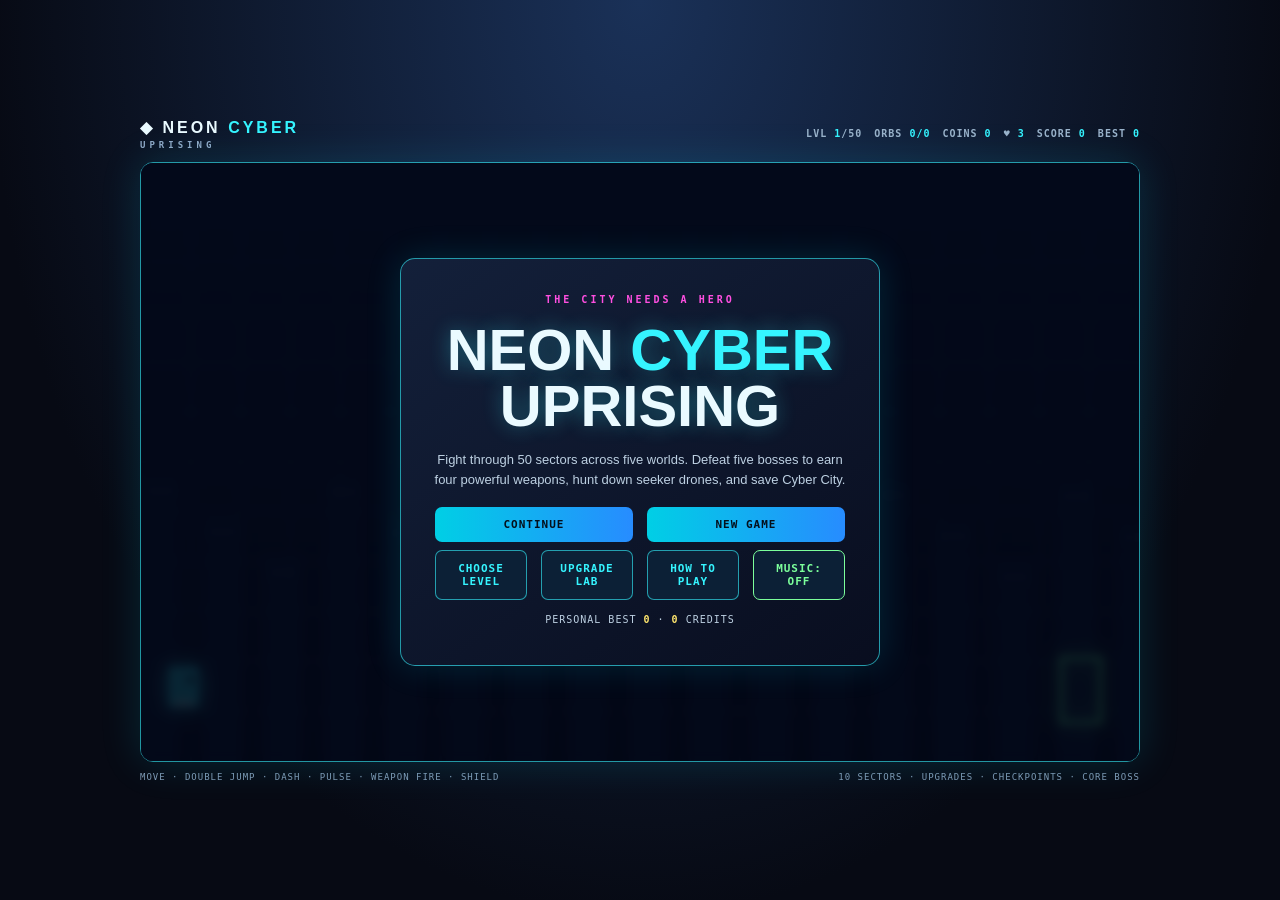
==== commit 111575bc: "Add files via upload" ====
--- a/index.html
+++ b/index.html
@@ -13,7 +13,7 @@
   <header>
     <div class="brand">◆ NEON <b>CYBER</b><small>UPRISING</small></div>
     <div class="hud">
-      <span>LVL <b id="levelValue">1</b>/40</span>
+      <span>LVL <b id="levelValue">1</b>/50</span>
       <span>ORBS <b id="orbValue">0/0</b></span>
       <span>COINS <b id="coinValue">0</b></span>
       <span>♥ <b id="livesValue">3</b></span>
@@ -27,15 +27,15 @@
       <div class="panel hero">
         <small>THE CITY NEEDS A HERO</small>
         <h1>NEON <em>CYBER</em><br>UPRISING</h1>
-        <p>Fight through 40 sectors across four worlds. Defeat four unique bosses to earn four powerful weapons, hunt down seeker drones, and save Cyber City.</p>
-        <button id="playBtn" class="primary">START MISSION</button>
+        <p>Fight through 50 sectors across five worlds. Defeat five bosses to earn four powerful weapons, hunt down seeker drones, and save Cyber City.</p>
+        <div class="button-row"><button id="continueBtn" class="primary">CONTINUE</button><button id="playBtn" class="primary">NEW GAME</button></div>
         <div class="button-row"><button id="levelSelectBtn">CHOOSE LEVEL</button><button id="shopBtn">UPGRADE LAB</button><button id="howBtn">HOW TO PLAY</button><button id="musicBtn">MUSIC: OFF</button></div>
         <p class="bestline">PERSONAL BEST <b id="menuBest">0</b> <span>·</span> <b id="menuCoins">0</b> CREDITS</p>
       </div>
     </section>
     <section id="levelSelectScreen" class="overlay hidden"><div class="panel level-panel">
       <small>JUMP INTO ANY SECTOR</small><h2>CHOOSE LEVEL</h2>
-      <p>Choose from 40 sectors. Boss battles await at levels 10, 20, 30 and 40.</p>
+      <p>Choose from 50 sectors. Boss battles await at levels 10, 20, 30, 40 and 50.</p>
       <div id="levelButtons" class="level-grid"></div>
       <button id="levelSelectBackBtn" class="primary">BACK TO MENU</button>
     </div></section>
